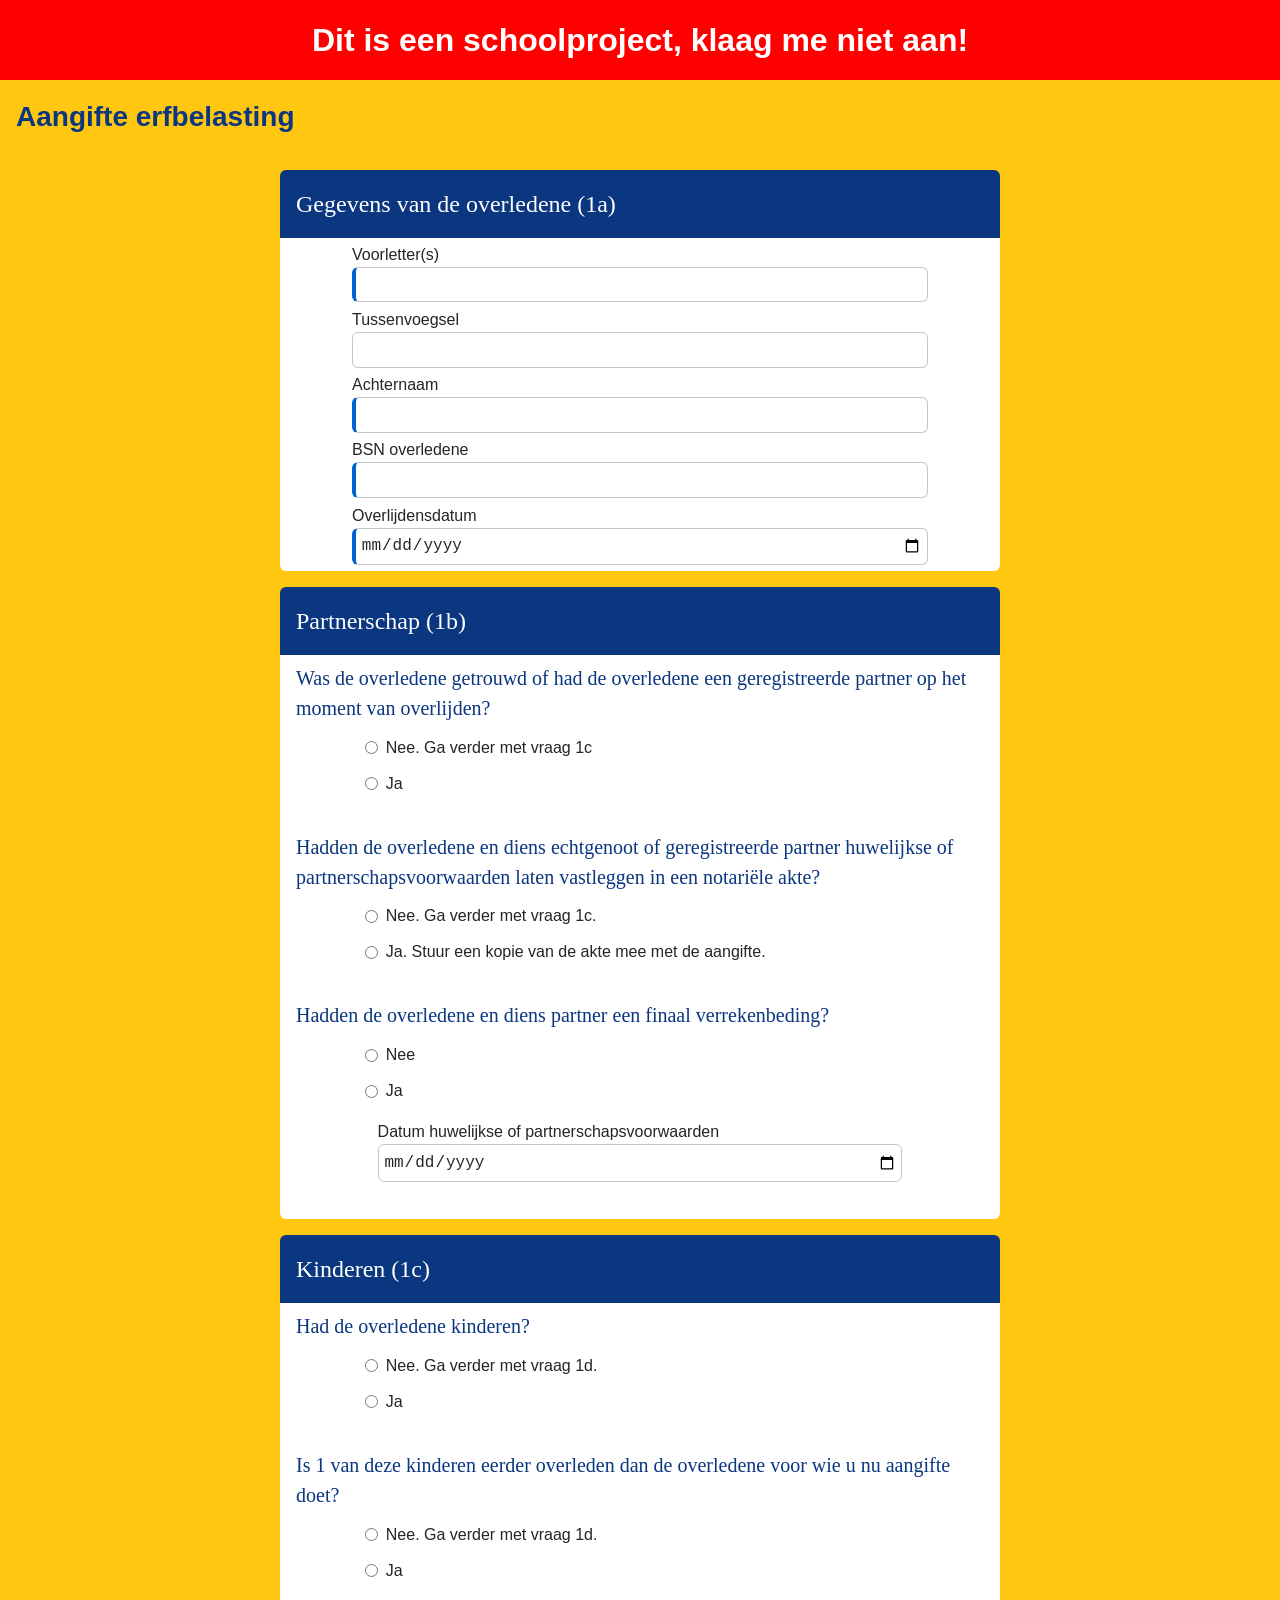
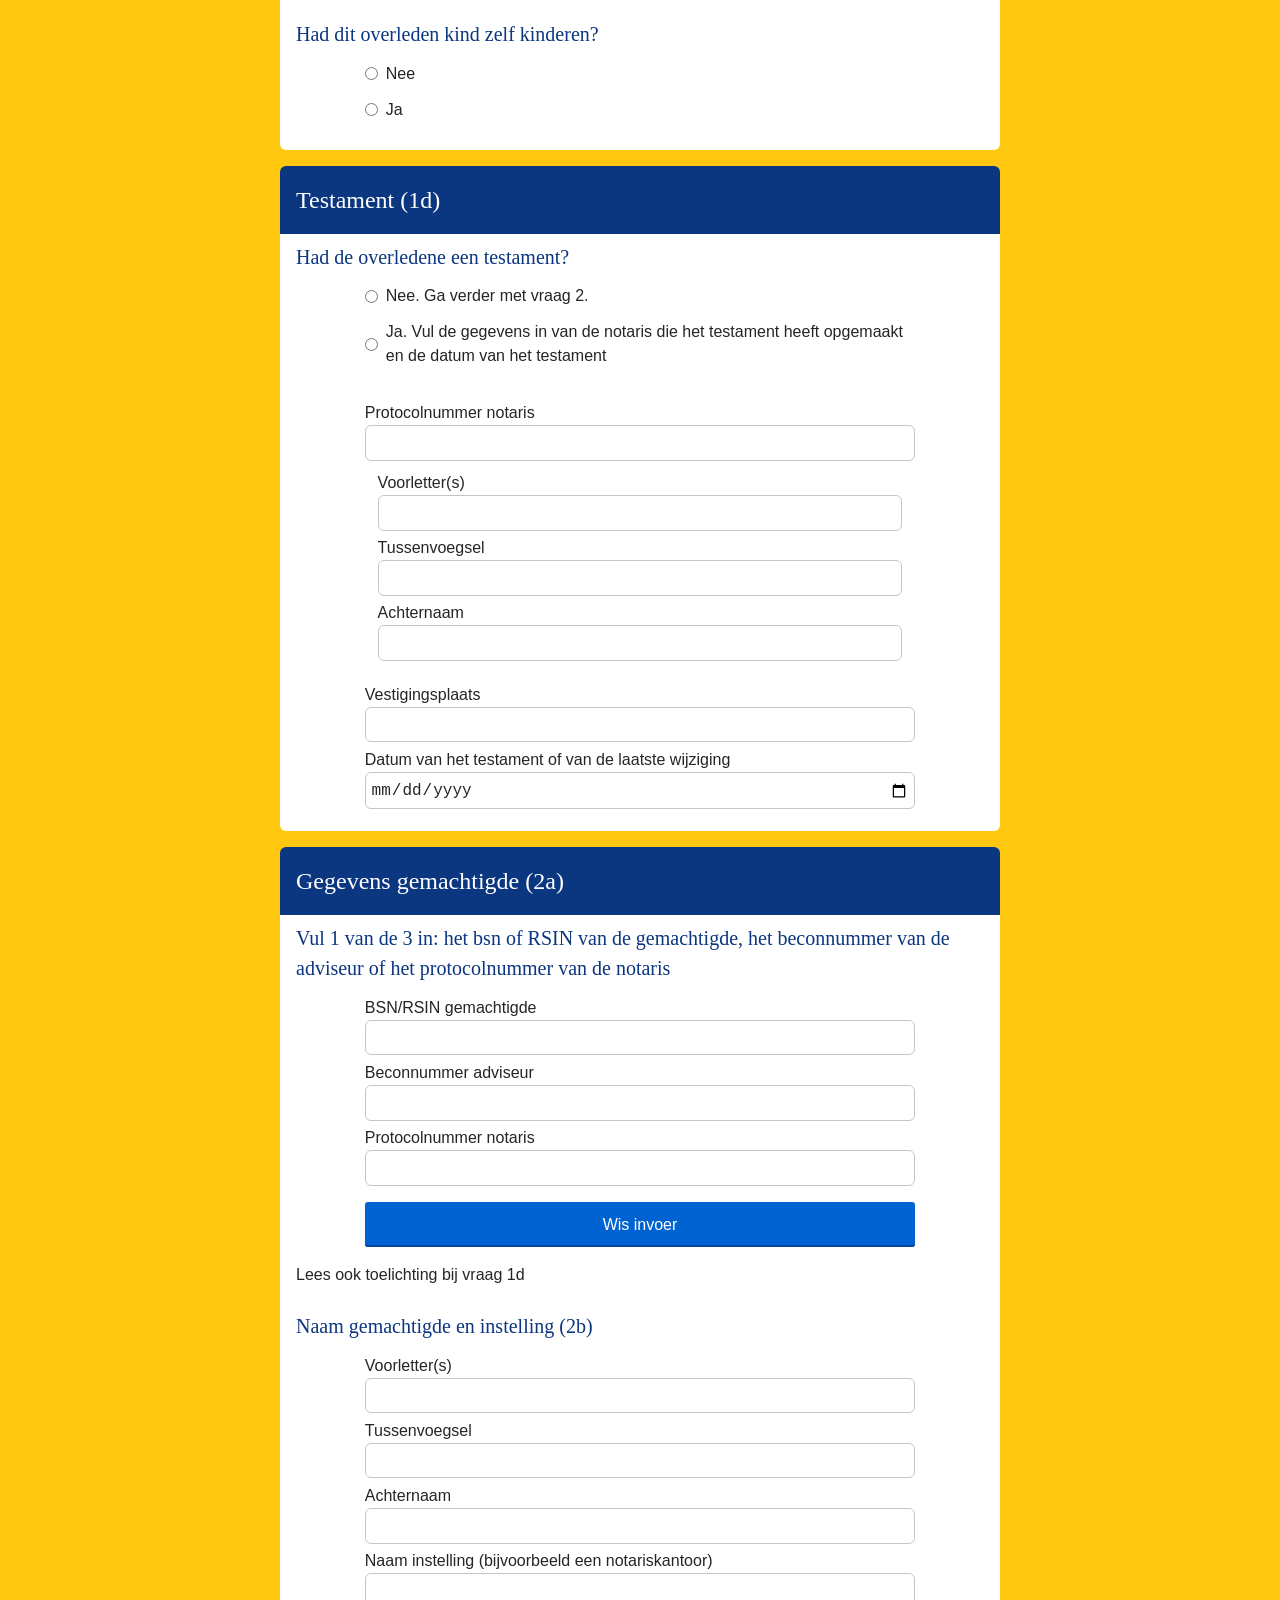
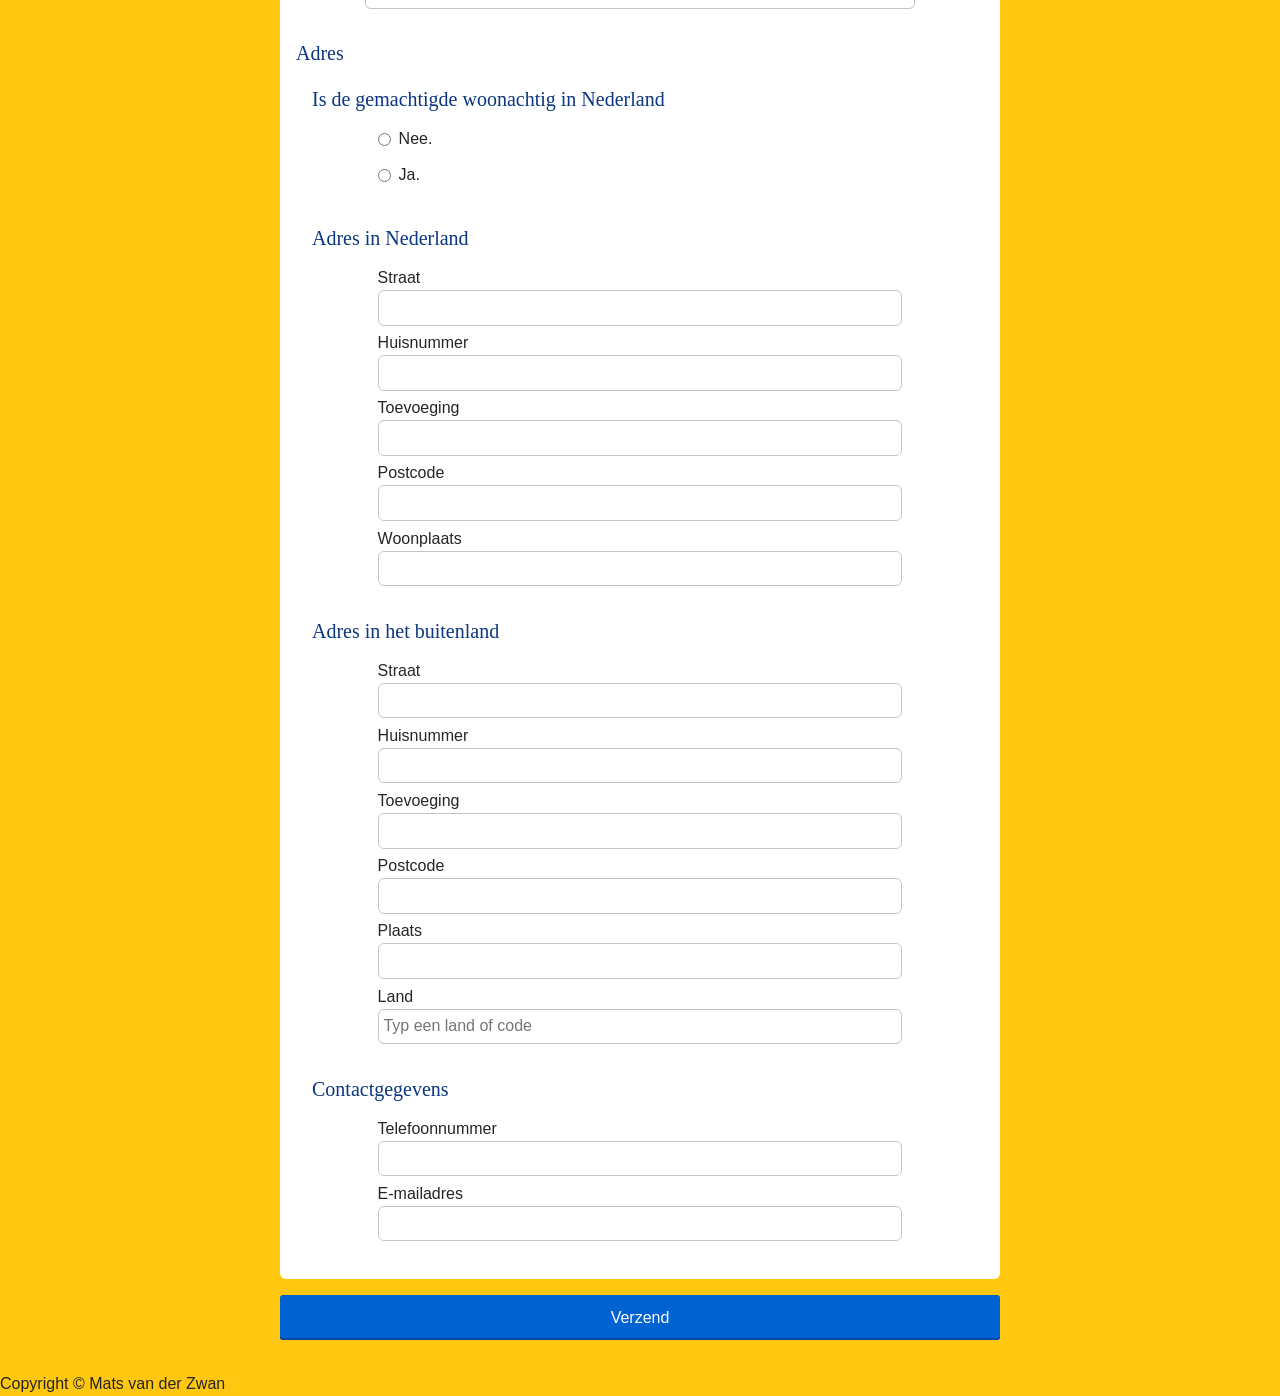
==== index.html @ 1f944de6 "Validity toegevoegd" ====
<!doctype html>
<html lang="nl">
  <head>
    <meta charset="UTF-8" />
    <meta name="viewport" content="width=device-width, initial-scale=1.0" />
    <link rel="stylesheet" href="styles/main.css" />
    <title>Browser Technologies</title>
  </head>
  <body>
    <header>Dit is een schoolproject, klaag me niet aan!</header>

    <main>
      <h1>Aangifte erfbelasting</h1>

      <!-- Bronnen: 
      https://developer.mozilla.org/en-US/docs/Web/HTML/Reference/Elements/form#attributes 
      https://developer.mozilla.org/en-US/docs/Web/HTML/Reference/Elements/input 
      https://developer.mozilla.org/en-US/docs/Web/HTML/Reference/Elements/fieldset
      https://developer.mozilla.org/en-US/docs/Web/HTML/Reference/Elements/label
      https://developer.mozilla.org/en-US/docs/Web/HTML/Reference/Elements/legend
      -->
      <form>
        <fieldset>
          <legend class="header">Gegevens van de overledene (1a)</legend>

          <label for="initials">Voorletter(s)</label>
          <input
            type="text"
            id="initials"
            name="initials"
            required
            pattern="([A-Z]\.\s*){1,3}"
            aria-describedby="initials-error"
          />
          <p class="error" id="initials-error">
            Vul geldige voorletters in, bijvoorbeeld J. of J.P.
          </p>

          <label for="prefix">Tussenvoegsel</label>
          <input type="text" id="prefix" name="prefix" />

          <label for="last-name">Achternaam</label>
          <input
            type="text"
            id="last-name"
            name="last-name"
            required
            aria-describedby="last-name-error"
          />
          <p class="error" id="last-name-error">Vul een achternaam in.</p>

          <label for="bsn">BSN overledene</label>
          <input
            type="text"
            id="bsn"
            name="bsn"
            required
            pattern="\d{8,9}"
            minlength="8"
            maxlength="9"
            inputmode="numeric"
            aria-describedby="bsn-error"
          />
          <p class="error" id="bsn-error">Vul een BSN in van 8 of 9 cijfers.</p>

          <label for="date-of-death">Overlijdensdatum</label>
          <input
            type="date"
            id="date-of-death"
            name="date-of-death"
            required
            aria-describedby="date-of-death-error"
          />
          <p class="error" id="date-of-death-error">
            Vul een geldige overlijdensdatum in.
          </p>
        </fieldset>

        <fieldset>
          <legend class="header">Partnerschap (1b)</legend>

          <fieldset aria-describedby="married-error">
            <legend>
              Was de overledene getrouwd of had de overledene een geregistreerde
              partner op het moment van overlijden?
            </legend>

            <label>
              <input type="radio" name="married" value="no" required />
              Nee. Ga verder met vraag 1c
            </label>

            <label>
              <input type="radio" name="married" value="yes" />
              Ja
            </label>

            <p class="error group-error" id="married-error">Maak een keuze.</p>
          </fieldset>

          <fieldset
            class="conditional"
            data-show-when="married:yes"
            aria-describedby="conditions-error"
          >
            <legend>
              Hadden de overledene en diens echtgenoot of geregistreerde partner
              huwelijkse of partnerschapsvoorwaarden laten vastleggen in een
              notariële akte?
            </legend>

            <label>
              <input
                type="radio"
                name="conditions"
                value="no"
                data-required-when-visible
              />
              Nee. Ga verder met vraag 1c.
            </label>

            <label>
              <input type="radio" name="conditions" value="yes" />
              Ja. Stuur een kopie van de akte mee met de aangifte.
            </label>

            <p class="error group-error" id="conditions-error">
              Maak een keuze.
            </p>
          </fieldset>

          <fieldset
            class="conditional"
            data-show-when="conditions:yes"
            aria-describedby="settlement-clause-error"
          >
            <legend>
              Hadden de overledene en diens partner een finaal verrekenbeding?
            </legend>

            <label>
              <input
                type="radio"
                name="settlement-clause"
                value="no"
                data-required-when-visible
              />
              Nee
            </label>

            <label>
              <input type="radio" name="settlement-clause" value="yes" />
              Ja
            </label>

            <p class="error group-error" id="settlement-clause-error">
              Maak een keuze.
            </p>

            <fieldset
              class="conditional"
              data-show-when="settlement-clause:yes"
            >
              <label for="conditions-date">
                Datum huwelijkse of partnerschapsvoorwaarden
              </label>
              <input
                type="date"
                id="conditions-date"
                name="conditions-date"
                data-required-when-visible
                aria-describedby="conditions-date-error"
              />
              <p class="error" id="conditions-date-error">
                Vul een geldige datum in.
              </p>
            </fieldset>
          </fieldset>
        </fieldset>

        <fieldset>
          <legend class="header">Kinderen (1c)</legend>

          <fieldset aria-describedby="deceased-child-error">
            <legend>Had de overledene kinderen?</legend>

            <label>
              <input type="radio" name="deceased-child" value="no" required />
              Nee. Ga verder met vraag 1d.
            </label>

            <label>
              <input type="radio" name="deceased-child" value="yes" />
              Ja
            </label>

            <p class="error group-error" id="deceased-child-error">
              Maak een keuze.
            </p>
          </fieldset>

          <fieldset
            class="conditional"
            data-show-when="deceased-child:yes"
            aria-describedby="passed-away-earlier-error"
          >
            <legend>
              Is 1 van deze kinderen eerder overleden dan de overledene voor wie
              u nu aangifte doet?
            </legend>

            <label>
              <input
                type="radio"
                name="passed-away-earlier"
                value="no"
                data-required-when-visible
              />
              Nee. Ga verder met vraag 1d.
            </label>

            <label>
              <input type="radio" name="passed-away-earlier" value="yes" />
              Ja
            </label>

            <p class="error group-error" id="passed-away-earlier-error">
              Maak een keuze.
            </p>
          </fieldset>

          <fieldset
            class="conditional"
            data-show-when="passed-away-earlier:yes"
            aria-describedby="children-of-children-error"
          >
            <legend>Had dit overleden kind zelf kinderen?</legend>

            <label>
              <input
                type="radio"
                name="children-of-children"
                value="no"
                data-required-when-visible
              />
              Nee
            </label>

            <label>
              <input type="radio" name="children-of-children" value="yes" />
              Ja
            </label>

            <p class="error group-error" id="children-of-children-error">
              Maak een keuze.
            </p>
          </fieldset>
        </fieldset>

        <fieldset>
          <legend class="header">Testament (1d)</legend>

          <fieldset aria-describedby="testament-error">
            <legend>Had de overledene een testament?</legend>

            <label>
              <input type="radio" name="testament" value="no" required />
              Nee. Ga verder met vraag 2.
            </label>

            <label>
              <input type="radio" name="testament" value="yes" />
              Ja. Vul de gegevens in van de notaris die het testament heeft
              opgemaakt en de datum van het testament
            </label>

            <p class="error group-error" id="testament-error">
              Maak een keuze.
            </p>
          </fieldset>

          <fieldset class="conditional" data-show-when="testament:yes">
            <label for="protocol-number">Protocolnummer notaris</label>
            <input
              type="text"
              id="protocol-number"
              name="protocol-number"
              pattern="\d{1,6}"
              maxlength="6"
              inputmode="numeric"
              data-required-when-visible
              aria-describedby="protocol-number-error"
            />
            <p class="error" id="protocol-number-error">
              Vul een geldig protocolnummer in.
            </p>

            <fieldset>
              <label for="initial-2">Voorletter(s)</label>
              <input
                type="text"
                id="initial-2"
                name="initial-2"
                pattern="([A-Z]\.\s*){1,3}"
                data-required-when-visible
                aria-describedby="initial-2-error"
              />
              <p class="error" id="initial-2-error">
                Vul geldige voorletters in, bijvoorbeeld J. of J.P.
              </p>

              <label for="prefix-2">Tussenvoegsel</label>
              <input type="text" id="prefix-2" name="prefix-2" />

              <label for="last-name-2">Achternaam</label>
              <input
                type="text"
                id="last-name-2"
                name="last-name-2"
                data-required-when-visible
                aria-describedby="last-name-2-error"
              />
              <p class="error" id="last-name-2-error">Vul een achternaam in.</p>
            </fieldset>

            <label for="location">Vestigingsplaats</label>
            <input
              type="text"
              id="location"
              name="location"
              data-required-when-visible
              aria-describedby="location-error"
            />
            <p class="error" id="location-error">
              Vul een vestigingsplaats in.
            </p>

            <label for="date-testament">
              Datum van het testament of van de laatste wijziging
            </label>
            <input
              type="date"
              id="date-testament"
              name="date-testament"
              data-required-when-visible
              aria-describedby="date-testament-error"
            />
            <p class="error" id="date-testament-error">
              Vul een geldige datum in.
            </p>
          </fieldset>
        </fieldset>

        <fieldset>
          <legend class="header">Gegevens gemachtigde (2a)</legend>

          <fieldset
            id="authorized-person-group"
            aria-describedby="authorized-person-group-error"
          >
            <legend>
              Vul 1 van de 3 in: het bsn of RSIN van de gemachtigde, het
              beconnummer van de adviseur of het protocolnummer van de notaris
            </legend>

            <label for="bsn-authorized-person">BSN/RSIN gemachtigde</label>
            <input
              type="text"
              id="bsn-authorized-person"
              name="bsn-authorized-person"
              pattern="\d{8,9}"
              minlength="8"
              maxlength="9"
              inputmode="numeric"
              aria-describedby="bsn-authorized-person-error authorized-person-group-error"
            />
            <p class="error" id="bsn-authorized-person-error">
              Vul een geldig BSN of RSIN in.
            </p>

            <label for="beconnumber">Beconnummer adviseur</label>
            <input
              type="text"
              id="beconnumber"
              name="beconnumber"
              pattern="\d{7}"
              maxlength="7"
              inputmode="numeric"
              aria-describedby="beconnumber-error authorized-person-group-error"
            />
            <p class="error" id="beconnumber-error">
              Vul een geldig beconnummer in.
            </p>

            <label for="protocolnumber-authorized-person">
              Protocolnummer notaris
            </label>
            <input
              type="text"
              id="protocolnumber-authorized-person"
              name="protocolnumber-authorized-person"
              pattern="\d{1,6}"
              maxlength="6"
              inputmode="numeric"
              aria-describedby="protocolnumber-authorized-person-error authorized-person-group-error"
            />
            <p class="error" id="protocolnumber-authorized-person-error">
              Vul een geldig protocolnummer in.
            </p>

            <p
              class="error group-error"
              id="authorized-person-group-error"
              hidden
            >
              Vul 1 van deze 3 velden in.
            </p>

            <button type="button" id="reset-fields">Wis invoer</button>
            <p>Lees ook toelichting bij vraag 1d</p>
          </fieldset>

          <fieldset>
            <legend>Naam gemachtigde en instelling (2b)</legend>

            <label for="initials-3">Voorletter(s)</label>
            <input
              type="text"
              id="initials-3"
              name="initials-3"
              pattern="([A-Z]\.\s*){1,3}"
              aria-describedby="initials-3-error"
            />
            <p class="error" id="initials-3-error">
              Vul geldige voorletters in, bijvoorbeeld J. of J.P.
            </p>

            <label for="prefix-3">Tussenvoegsel</label>
            <input type="text" id="prefix-3" name="prefix-3" />

            <label for="last-name-3">Achternaam</label>
            <input
              type="text"
              id="last-name-3"
              name="last-name-3"
              aria-describedby="last-name-3-error"
            />
            <p class="error" id="last-name-3-error">Vul een achternaam in.</p>

            <label for="name-of-institution">
              Naam instelling (bijvoorbeeld een notariskantoor)
            </label>
            <input
              type="text"
              id="name-of-institution"
              name="name-of-institution"
              aria-describedby="name-of-institution-error"
            />
            <p class="error" id="name-of-institution-error">
              Vul een geldige naam in.
            </p>
          </fieldset>

          <fieldset>
            <legend>Adres</legend>

            <fieldset aria-describedby="woonland-error">
              <legend>Is de gemachtigde woonachtig in Nederland</legend>

              <label>
                <input type="radio" name="woonland" value="no" required />
                Nee.
              </label>

              <label>
                <input type="radio" name="woonland" value="yes" />
                Ja.
              </label>

              <p class="error group-error" id="woonland-error">
                Maak een keuze.
              </p>
            </fieldset>

            <fieldset class="conditional" data-show-when="woonland:yes">
              <legend>Adres in Nederland</legend>

              <label for="street">Straat</label>
              <input
                type="text"
                id="street"
                name="street"
                data-required-when-visible
                aria-describedby="street-error"
              />
              <p class="error" id="street-error">Vul een straatnaam in.</p>

              <label for="house-number">Huisnummer</label>
              <input
                type="text"
                id="house-number"
                name="house-number"
                data-required-when-visible
                aria-describedby="house-number-error"
              />
              <p class="error" id="house-number-error">
                Vul een huisnummer in.
              </p>

              <label for="additional">Toevoeging</label>
              <input type="text" id="additional" name="additional" />

              <label for="zip-code">Postcode</label>
              <input
                type="text"
                id="zip-code"
                name="zip-code"
                data-required-when-visible
                pattern="[1-9][0-9]{3}\s?[A-Za-z]{2}"
                aria-describedby="zip-code-error"
              />
              <p class="error" id="zip-code-error">
                Vul een geldige postcode in, bijvoorbeeld 1234 AB.
              </p>

              <label for="place-of-residence">Woonplaats</label>
              <input
                type="text"
                id="place-of-residence"
                name="place-of-residence"
                data-required-when-visible
                aria-describedby="place-of-residence-error"
              />
              <p class="error" id="place-of-residence-error">
                Vul een woonplaats in.
              </p>
            </fieldset>

            <fieldset class="conditional" data-show-when="woonland:no">
              <legend>Adres in het buitenland</legend>

              <label for="street-2">Straat</label>
              <input
                type="text"
                id="street-2"
                name="street-2"
                data-required-when-visible
                aria-describedby="street-2-error"
              />
              <p class="error" id="street-2-error">Vul een straatnaam in.</p>

              <label for="house-number-2">Huisnummer</label>
              <input
                type="text"
                id="house-number-2"
                name="house-number-2"
                data-required-when-visible
                aria-describedby="house-number-2-error"
              />
              <p class="error" id="house-number-2-error">
                Vul een huisnummer in.
              </p>

              <label for="additional-2">Toevoeging</label>
              <input type="text" id="additional-2" name="additional-2" />

              <label for="zip-code-2">Postcode</label>
              <input
                type="text"
                id="zip-code-2"
                name="zip-code-2"
                pattern="[1-9][0-9]{3}\s?[A-Za-z]{2}"
                data-required-when-visible
                aria-describedby="zip-code-2-error"
              />
              <p class="error" id="zip-code-2-error">
                Vul een geldige postcode in.
              </p>

              <label for="place-of-residence-2">Plaats</label>
              <input
                type="text"
                id="place-of-residence-2"
                name="place-of-residence-2"
                data-required-when-visible
                aria-describedby="place-of-residence-2-error"
              />
              <p class="error" id="place-of-residence-2-error">
                Vul een plaats in.
              </p>

              <label for="country-input">Land</label>
              <input
                type="text"
                id="country-input"
                list="country-codes"
                placeholder="Typ een land of code"
                autocomplete="off"
                data-required-when-visible
                aria-describedby="country-input-error"
              />
              <p class="error" id="country-input-error">
                Kies een geldig land uit de lijst.
              </p>

              <input type="hidden" id="country-code" name="country-code" />
              <datalist id="country-codes"></datalist>
            </fieldset>

            <fieldset>
              <legend>Contactgegevens</legend>

              <label for="phone-number">Telefoonnummer</label>
              <input
                type="tel"
                id="phone-number"
                name="phone-number"
                aria-describedby="phone-number-error"
              />
              <p class="error" id="phone-number-error">
                Vul een geldig telefoonnummer in.
              </p>

              <label for="email">E-mailadres</label>
              <input
                type="email"
                id="email"
                name="email"
                aria-describedby="email-error"
              />
              <p class="error" id="email-error">
                Vul een geldig e-mailadres in.
              </p>
            </fieldset>
          </fieldset>
        </fieldset>

        <button type="submit">Verzend</button>
      </form>
    </main>

    <footer>Copyright © Mats van der Zwan</footer>
    <script src="script.js"></script>
  </body>
</html>

<!-- Bronnen: 
      https://developer.mozilla.org/en-US/docs/Web/HTML/Reference/Elements/form#attributes 
      https://developer.mozilla.org/en-US/docs/Web/HTML/Reference/Elements/input 
      https://developer.mozilla.org/en-US/docs/Web/HTML/Reference/Elements/fieldset
      https://developer.mozilla.org/en-US/docs/Web/HTML/Reference/Elements/label
      https://developer.mozilla.org/en-US/docs/Web/HTML/Reference/Elements/legend
      -->
---- styles/main.css ----
/*************************/
/* MARK: DEFAULT STYLING */
/*************************/
@font-face {
  font-family: nssans;
  src: url(/fonts/nssans-regular.woff2);
}

@font-face {
  font-family: nssans-bold;
  src: url(/fonts/nssans-bold.woff2);
}

:root {
  --heading-1: 28px;
  --heading-2: 24px;
  --heading-3: 20px;
  --heading-4: 18px;
  --heading-5: 16px;
  --heading-6: 14px;

  --body-text-l: 1.125rem;
  --body-text-m: 1rem;
  --body-text-s: 0.875rem;
  --body-text-xs: 0.75rem;

  --font-weight: normal;
  --line-height: 1.5;

  --color-content-default: #252528;
  --color-content-emphasis: #0b3680;
  --color-content-subtle: #73747a;

  --color-content-interactive: #0162d1;
  --color-content-interactive-hover: #0b44a1;
  --color-content-interactive-pressed: #0b3680;

  --color-content-info: #0162d1;
  --color-content-success: #3e7f67;
  --color-content-warning: #f05c01;
  --color-content-error: #ce092d;

  --color-background-default: #ffffff;
  --color-brand-primary: #ffc70f;
  --color-brand-secondary: #0b3680;

  --color-border-default: #e4e5e8;
  --color-border-interactive-default: #0162d1;
  --color-border-interactive-hover: #0b44a1;
  --color-border-interactive-pressed: #0b3680;

  --color-border-input-default: #c4c5cb;
  --color-border-input-hover: #0063d3;

  --border-radius-sm: 3px;
  --border-radius-nm: 6px;
  --border-radius-l: 12px;
  --border-radius-f: 9999px;

  --border-width-thin: 1px;
  --border-width-medium: 2px;
  --border-width-thick: 4px;
}

* {
  margin: 0;
  padding: 0;
  font-size: var(--body-text-m);
  color: var(--color-content-default);
  line-height: var(--line-height);
  box-sizing: border-box;
}

body {
  background: var(--color-brand-primary);
  font-family:
    nssans,
    sans-serif,
    -apple-system,
    BlinkMacSystemFont,
    "Segoe UI",
    Roboto,
    Oxygen,
    Ubuntu,
    Cantarell,
    "Open Sans",
    "Helvetica Neue";
}

/*********************************/
/* MARK: SCHOOL PROJECT WARNING */
/*********************************/

header {
  font-size: 2rem;
  font-weight: bold;
  padding: 1rem;
  color: white;
  background: red;
  text-align: center;
}

/************************/
/* MARK: HEADER STYLING */
/************************/

h1 {
  padding: 1rem;
  color: var(--color-content-emphasis);
  font-size: var(--heading-1);
}

.header {
  font-size: var(--heading-2);
  border-top-left-radius: var(--border-radius-nm);
  border-top-right-radius: var(--border-radius-nm);
  font-family: nssans-bold;
  display: block;
  width: 100%;
  background: var(--color-brand-secondary);
  color: white;
  padding: 1rem;
}

legend {
  font-family: nssans-bold;
  font-size: var(--heading-3);
  padding-top: 0.5rem;
}

form {
  padding: 1rem;
}

fieldset {
  background: var(--color-background-default);
  margin: 0 auto 1rem;
  border: 0;
  width: 100%;
  max-width: 720px;
  border-radius: var(--border-radius-nm);
  overflow: hidden;
}

fieldset fieldset {
  padding: 0 1rem;
}

fieldset fieldset > legend {
  background: none;
  color: var(--color-content-emphasis);
  margin: 0 0 0.5rem 0;
}

label {
  display: block;
  width: 80%;
  margin: 0.3rem auto 0;
}

label:has(input[type="radio"]) {
  display: flex;
  align-items: center;
  gap: 0.5rem;
  width: 80%;
  margin: 0.3rem auto 0.75rem;
}

/*******************************/
/* MARK: SHOW / HIDE QUESTIONS */
/*******************************/

.js .conditional {
  display: none;
}

.js .conditional.is-visible {
  display: block;
}

/***********************/
/* MARK: INPUT STYLING */
/***********************/

input {
  display: block;
  width: 80%;
  margin: 0 auto 0.35rem;
  padding: 0.3rem;
  border-radius: var(--border-radius-nm);
  border: var(--border-width-thin) solid var(--color-border-input-default);
  background: white;
}

input:hover {
  border-color: var(--color-border-input-hover);
}

input:focus {
  outline: 2px solid var(--color-content-interactive);
  outline-offset: 2px;
}

input:required {
  border-left: 4px solid var(--color-content-info);
}

input[type="radio"] {
  width: auto;
  margin: 0;
  padding: 0;
  border: 0;
  outline-offset: 2px;
}

/****************************************/
/* MARK: VALIDATION - CSS FALLBACK + JS */
/****************************************/
input:user-valid {
  border-bottom: 2px solid var(--color-content-success);
}

input:user-invalid {
  border-bottom: 2px solid var(--color-content-error);
}


/* JS kan [hidden] zetten, zonder JS werkt de fallback hieronder */

.error {
  display: none;
  width: 80%;
  margin: 0 auto 0.8rem;
  color: var(--color-content-error);
  font-size: var(--body-text-s);
}

/* groepsfouten iets meer ruimte */
.group-error {
  margin-top: 0.2rem;
}

/* CSS fallback zonder JS: toon foutmelding na user interaction */
input:not([type="radio"]):user-invalid + .error {
  display: block;
}

/* JS gestuurde errors */
.js .error[hidden] {
  display: none;
}

.js .error:not([hidden]) {
  display: block;
}

/* Visuele foutstatus via JS */
input[aria-invalid="true"]:not([type="radio"]) {
  border-color: var(--color-content-error);
}

/* Visuele successtatus alleen voor gewone velden */
input[aria-invalid="false"]:not([type="radio"]):user-valid {
  border-color: var(--color-content-success);
}

/************************/
/* MARK: BUTTON STYLING */
/************************/

button {
  display: block;
  width: 80%;
  margin: 1rem auto;
  
  background-color: var(--color-content-interactive);
  border: none;
  border-radius: var(--border-radius-sm);
  box-shadow: inset 0 -0.125rem 0 var(--color-content-interactive-hover);
  color: white;
  font-size: var(--body-text-m);
  font-weight: 400;
  line-height: 1.5625;
  padding: 0.625rem 1.125rem;
  position: relative;
  text-align: center;
  text-decoration: none;
  transition: box-shadow 0.15s ease-in-out;
  vertical-align: top;
  white-space: nowrap;
  cursor: pointer;
}

button:hover {
  box-shadow: inset 0 -5rem 0 var(--color-content-interactive-hover);
}

button:focus {
  outline: 2px solid var(--color-content-interactive);
  outline-offset: 2px;
}

button[type="submit"] {
  display: block;
  width: 100%;
  max-width: 720px;
  margin: 1rem auto;
}
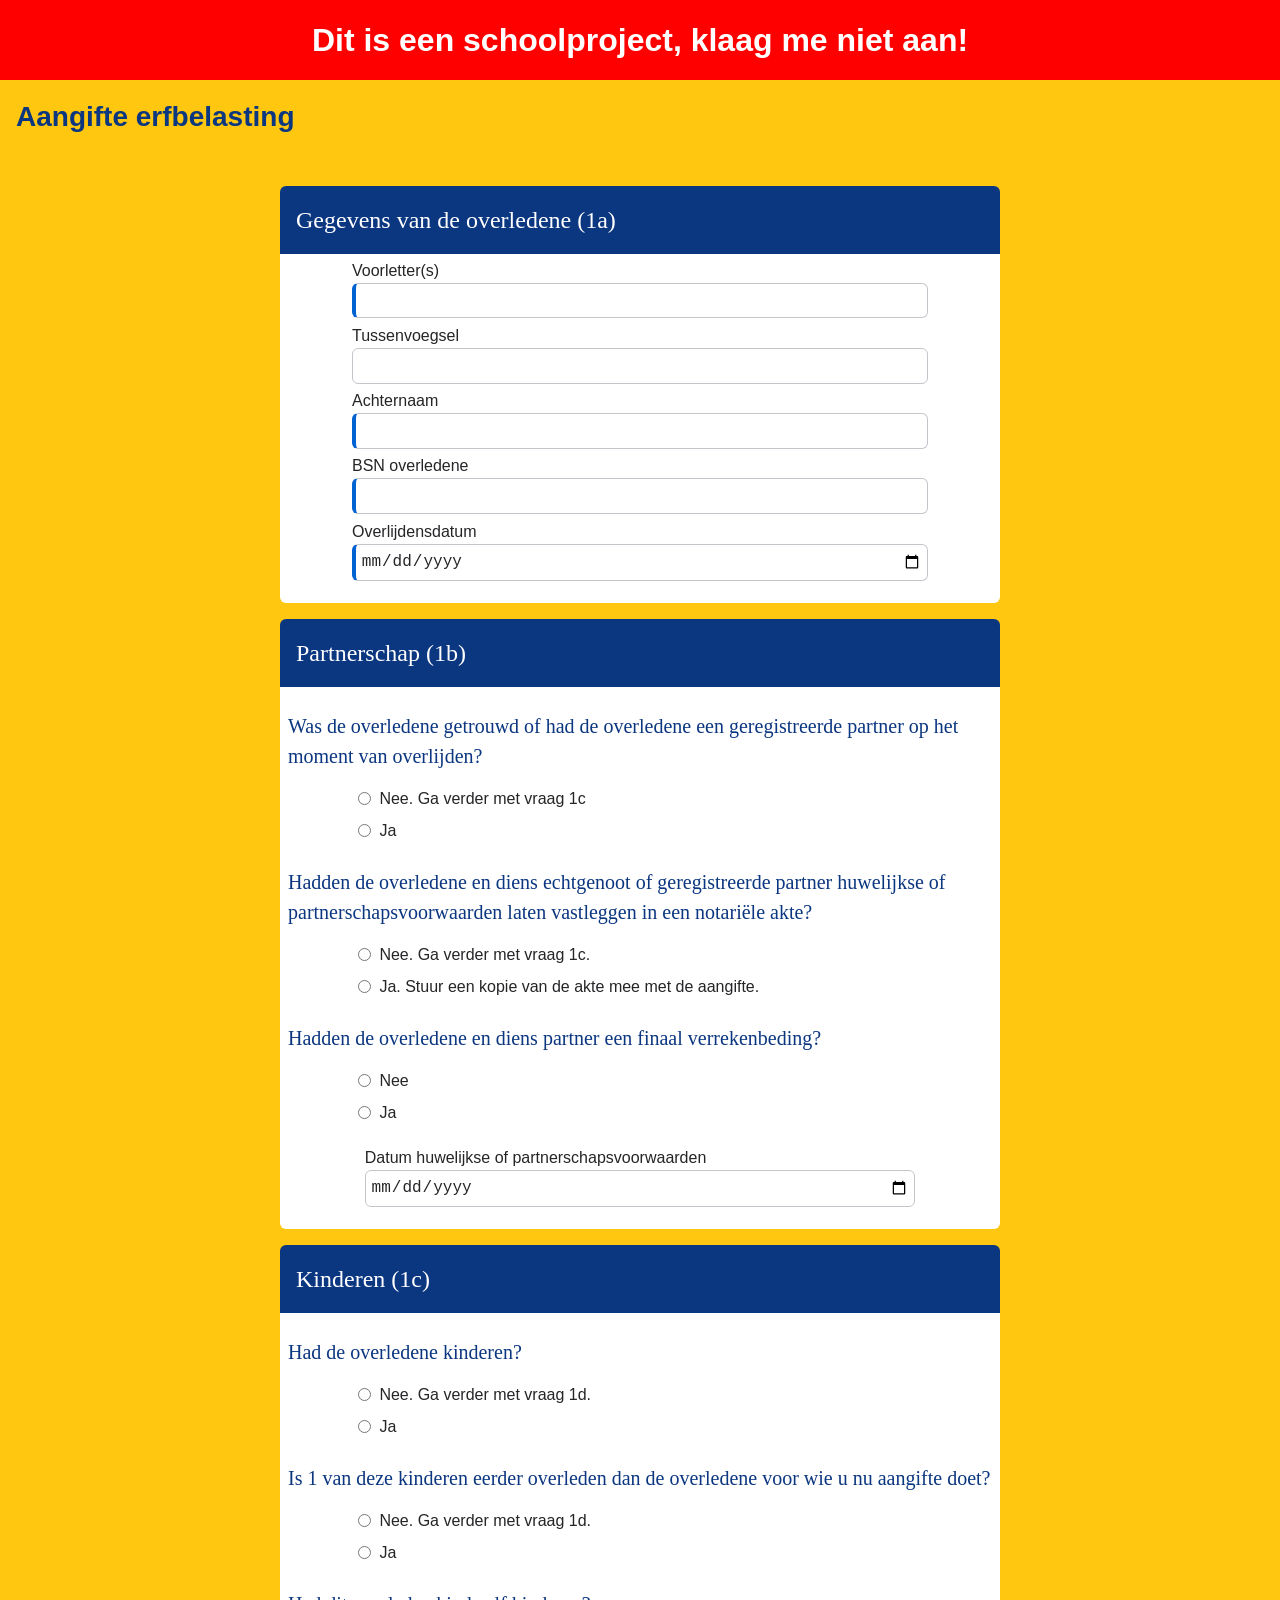
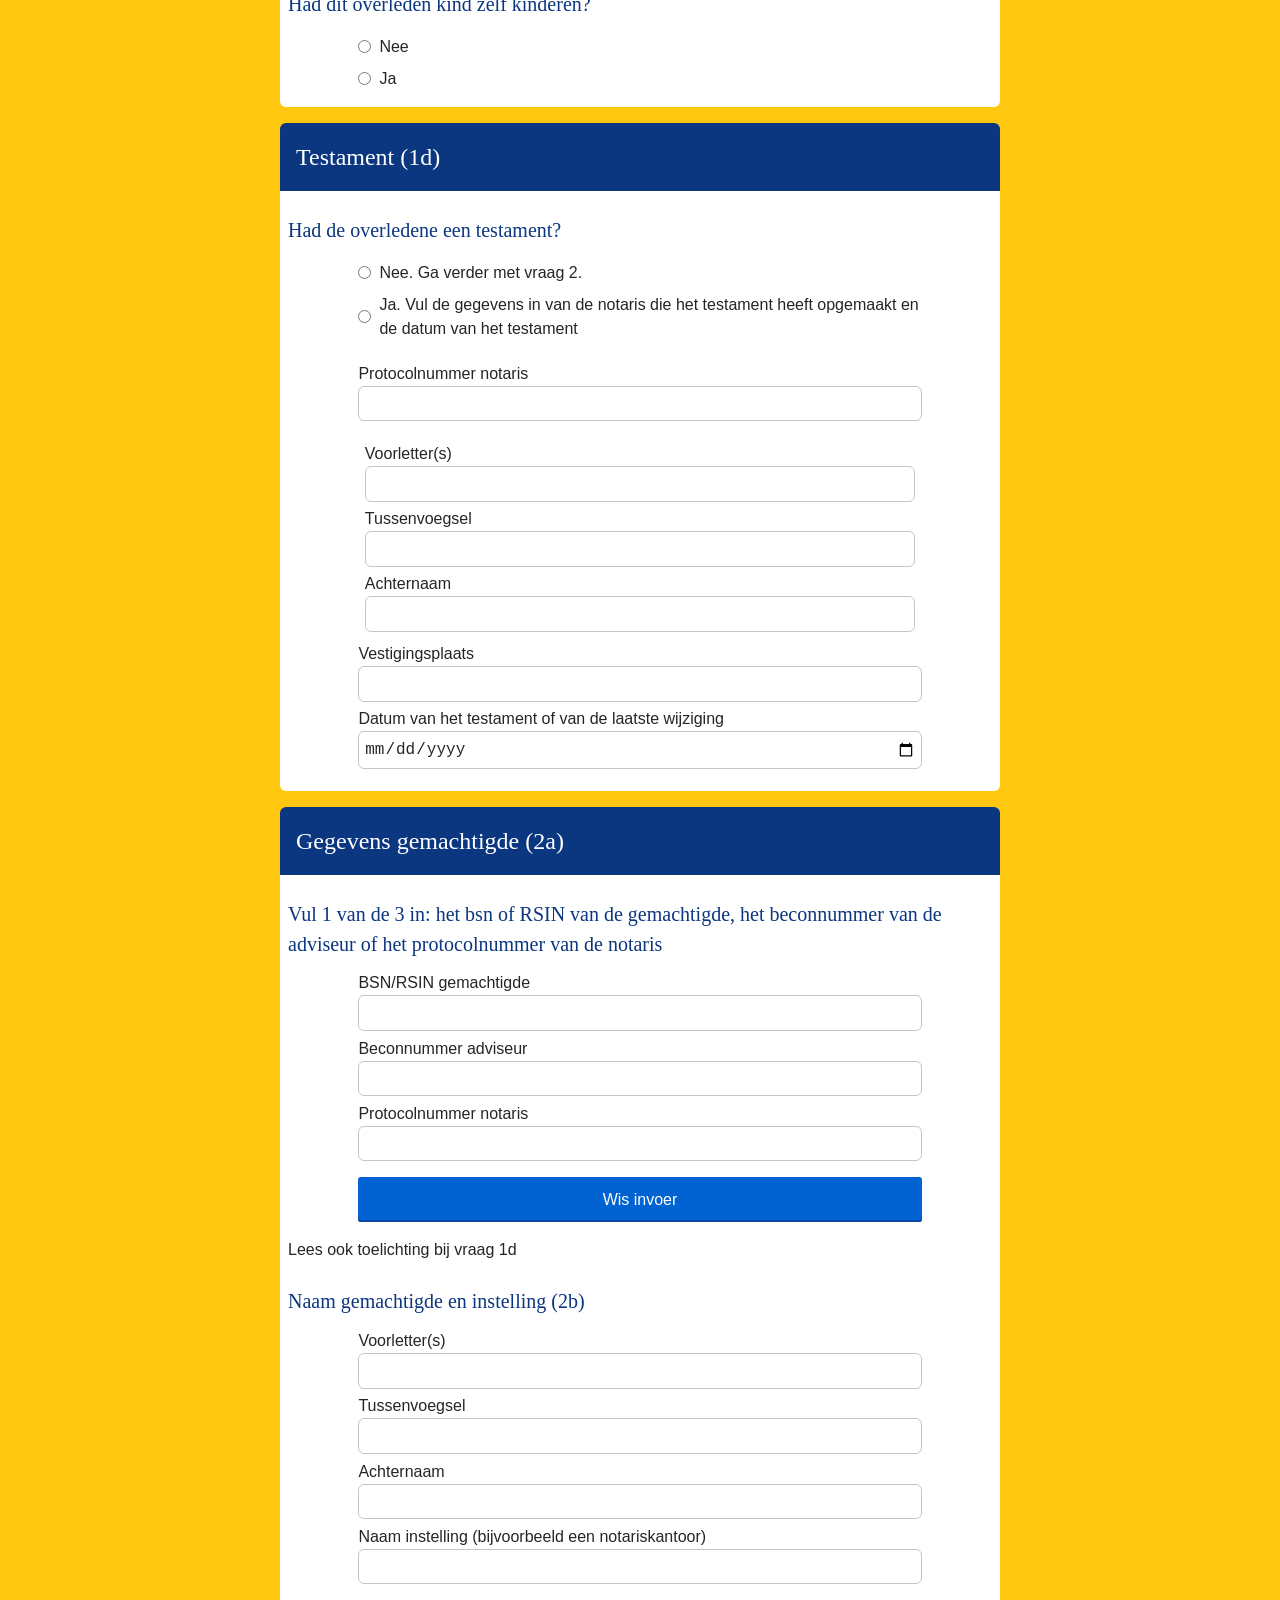
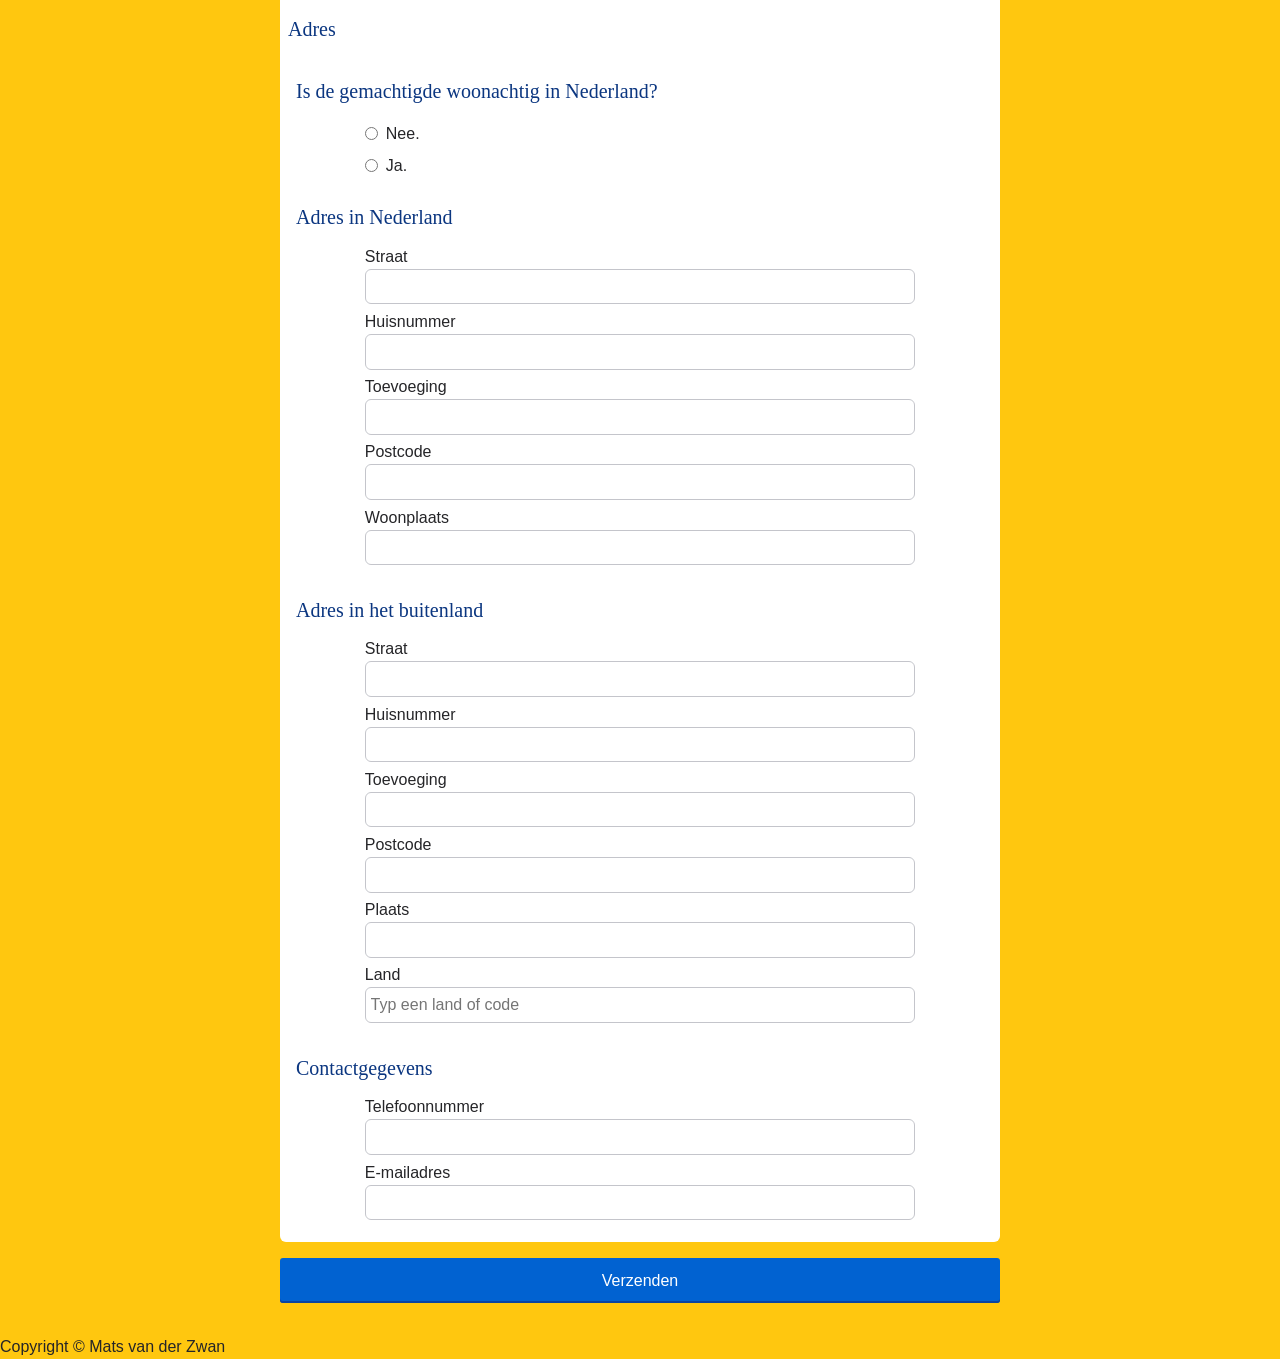
==== commit 33cf4039: "Marins aangepast voor consistentie" ====
--- a/index.html
+++ b/index.html
@@ -465,7 +465,7 @@
             <legend>Adres</legend>
 
             <fieldset aria-describedby="woonland-error">
-              <legend>Is de gemachtigde woonachtig in Nederland</legend>
+              <legend>Is de gemachtigde woonachtig in Nederland?</legend>
 
               <label>
                 <input type="radio" name="woonland" value="no" required />
@@ -635,7 +635,7 @@
           </fieldset>
         </fieldset>
 
-        <button type="submit">Verzend</button>
+        <button type="submit">Verzenden</button>
       </form>
     </main>
 
--- a/styles/main.css
+++ b/styles/main.css
@@ -132,9 +132,14 @@
   padding: 1rem;
 }
 
+form > fieldset {
+  padding-bottom: 1rem;
+}
+
 fieldset {
   background: var(--color-background-default);
-  margin: 0 auto 1rem;
+  margin: auto;
+  margin-top: 1rem;
   border: 0;
   width: 100%;
   max-width: 720px;
@@ -143,7 +148,7 @@
 }
 
 fieldset fieldset {
-  padding: 0 1rem;
+  padding: 0 0.5rem;
 }
 
 fieldset fieldset > legend {
@@ -163,7 +168,8 @@
   align-items: center;
   gap: 0.5rem;
   width: 80%;
-  margin: 0.3rem auto 0.75rem;
+  margin: auto;
+  margin-top: 0.5rem;
 }
 
 /*******************************/
@@ -224,7 +230,6 @@
   border-bottom: 2px solid var(--color-content-error);
 }
 
-
 /* JS kan [hidden] zetten, zonder JS werkt de fallback hieronder */
 
 .error {
@@ -272,7 +277,7 @@
   display: block;
   width: 80%;
   margin: 1rem auto;
-  
+
   background-color: var(--color-content-interactive);
   border: none;
   border-radius: var(--border-radius-sm);
@@ -305,4 +310,4 @@
   width: 100%;
   max-width: 720px;
   margin: 1rem auto;
-}+}
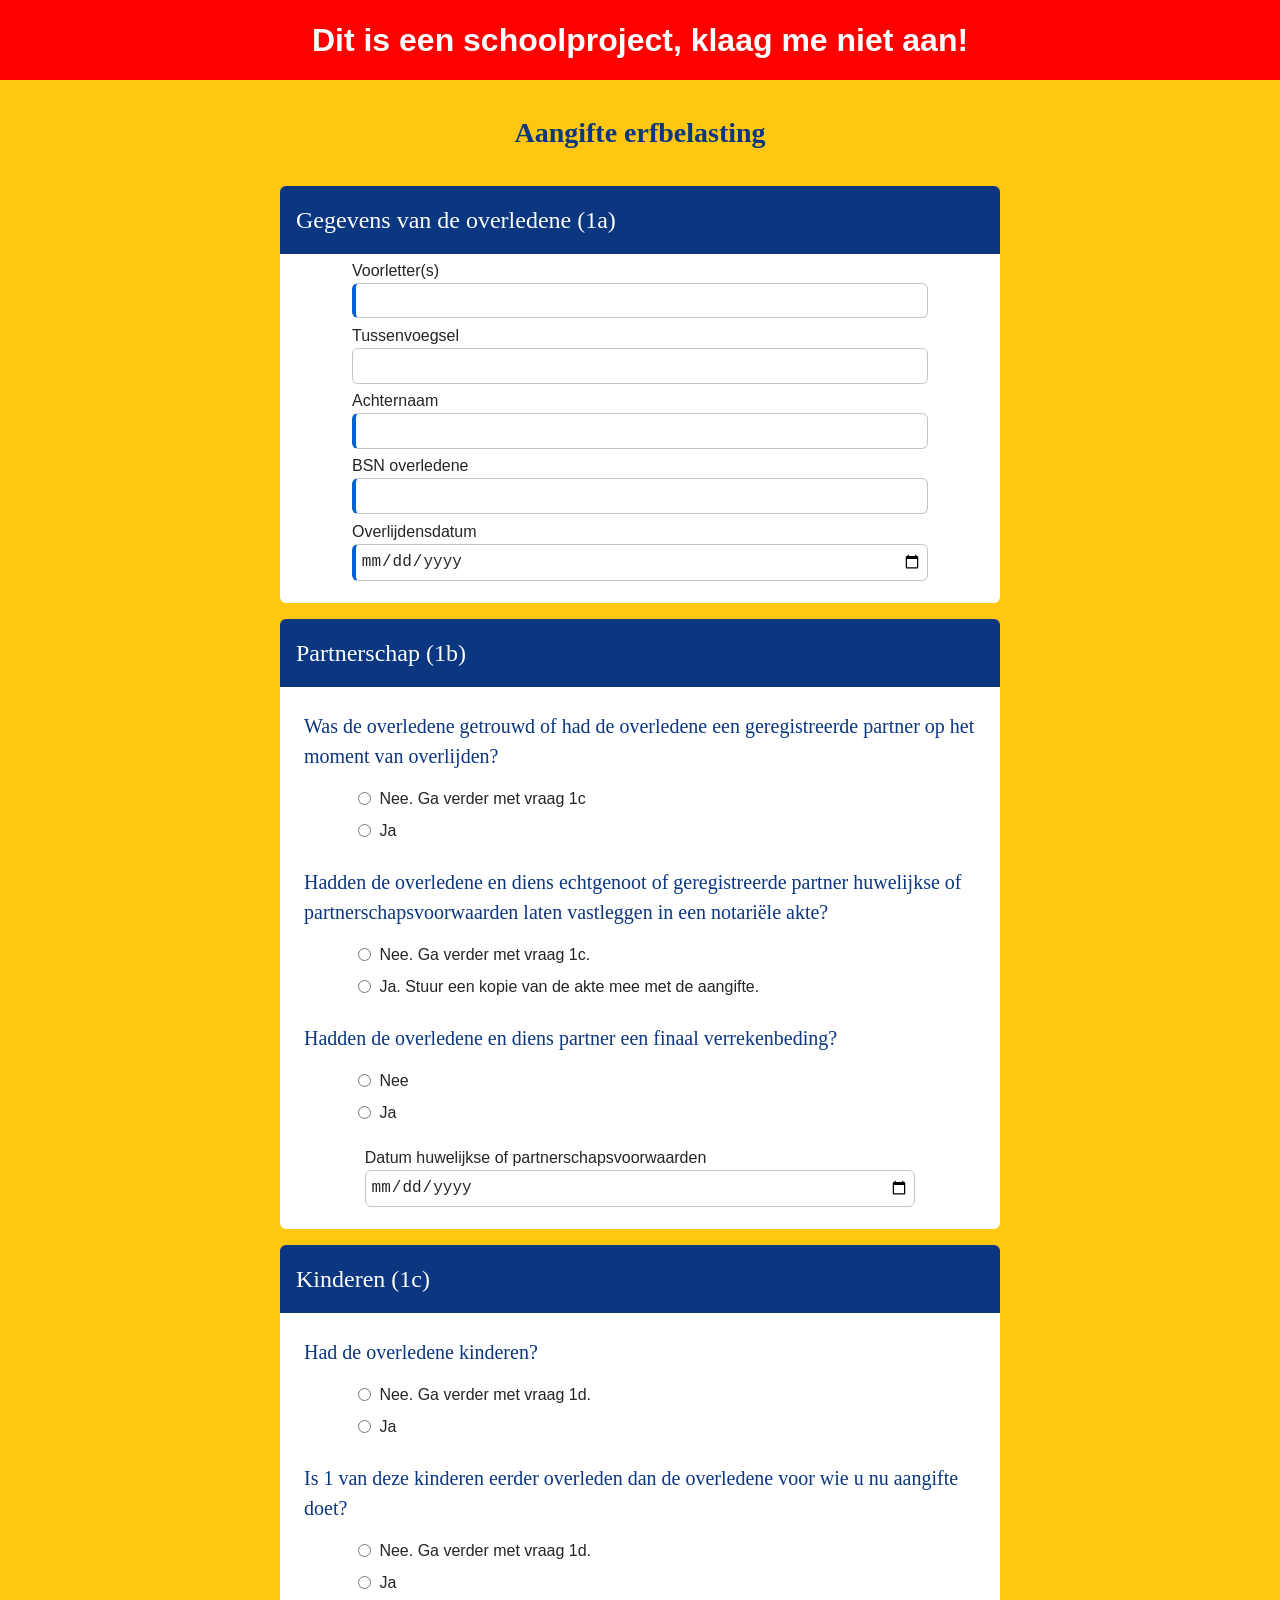
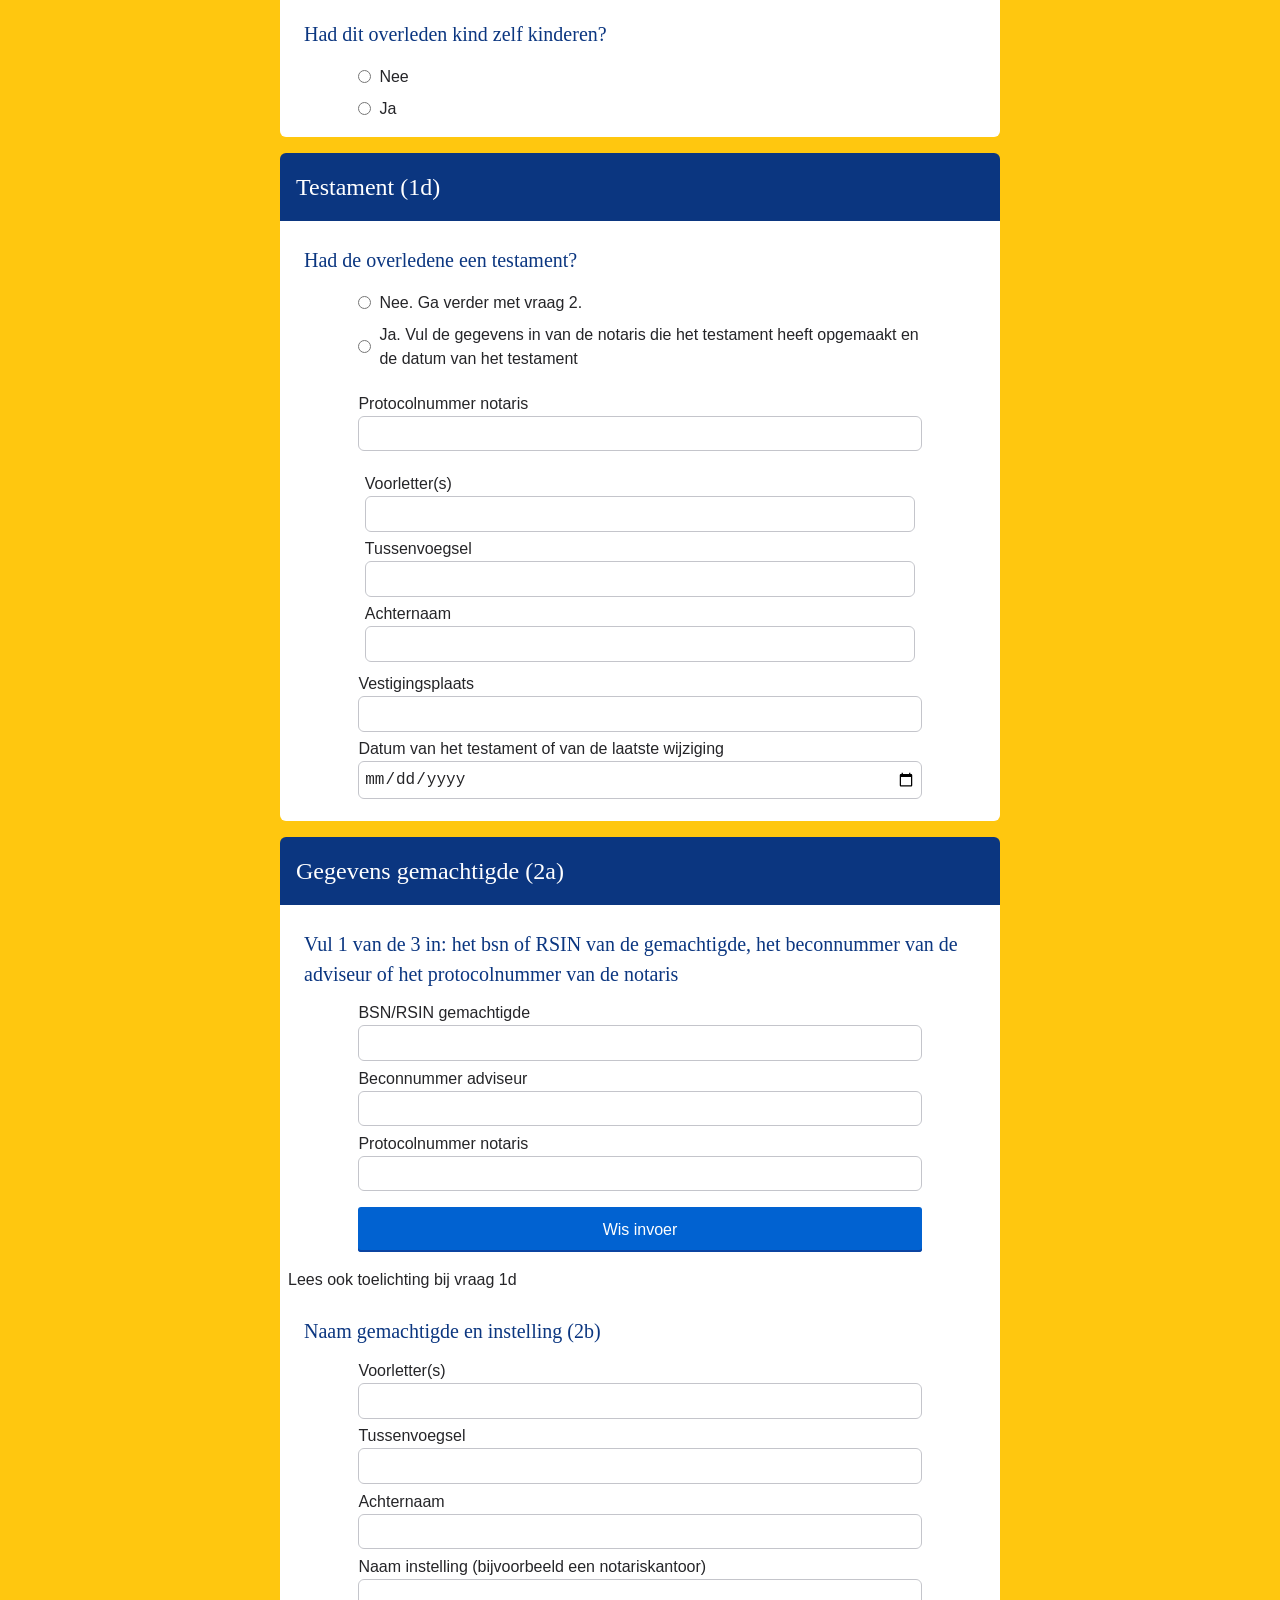
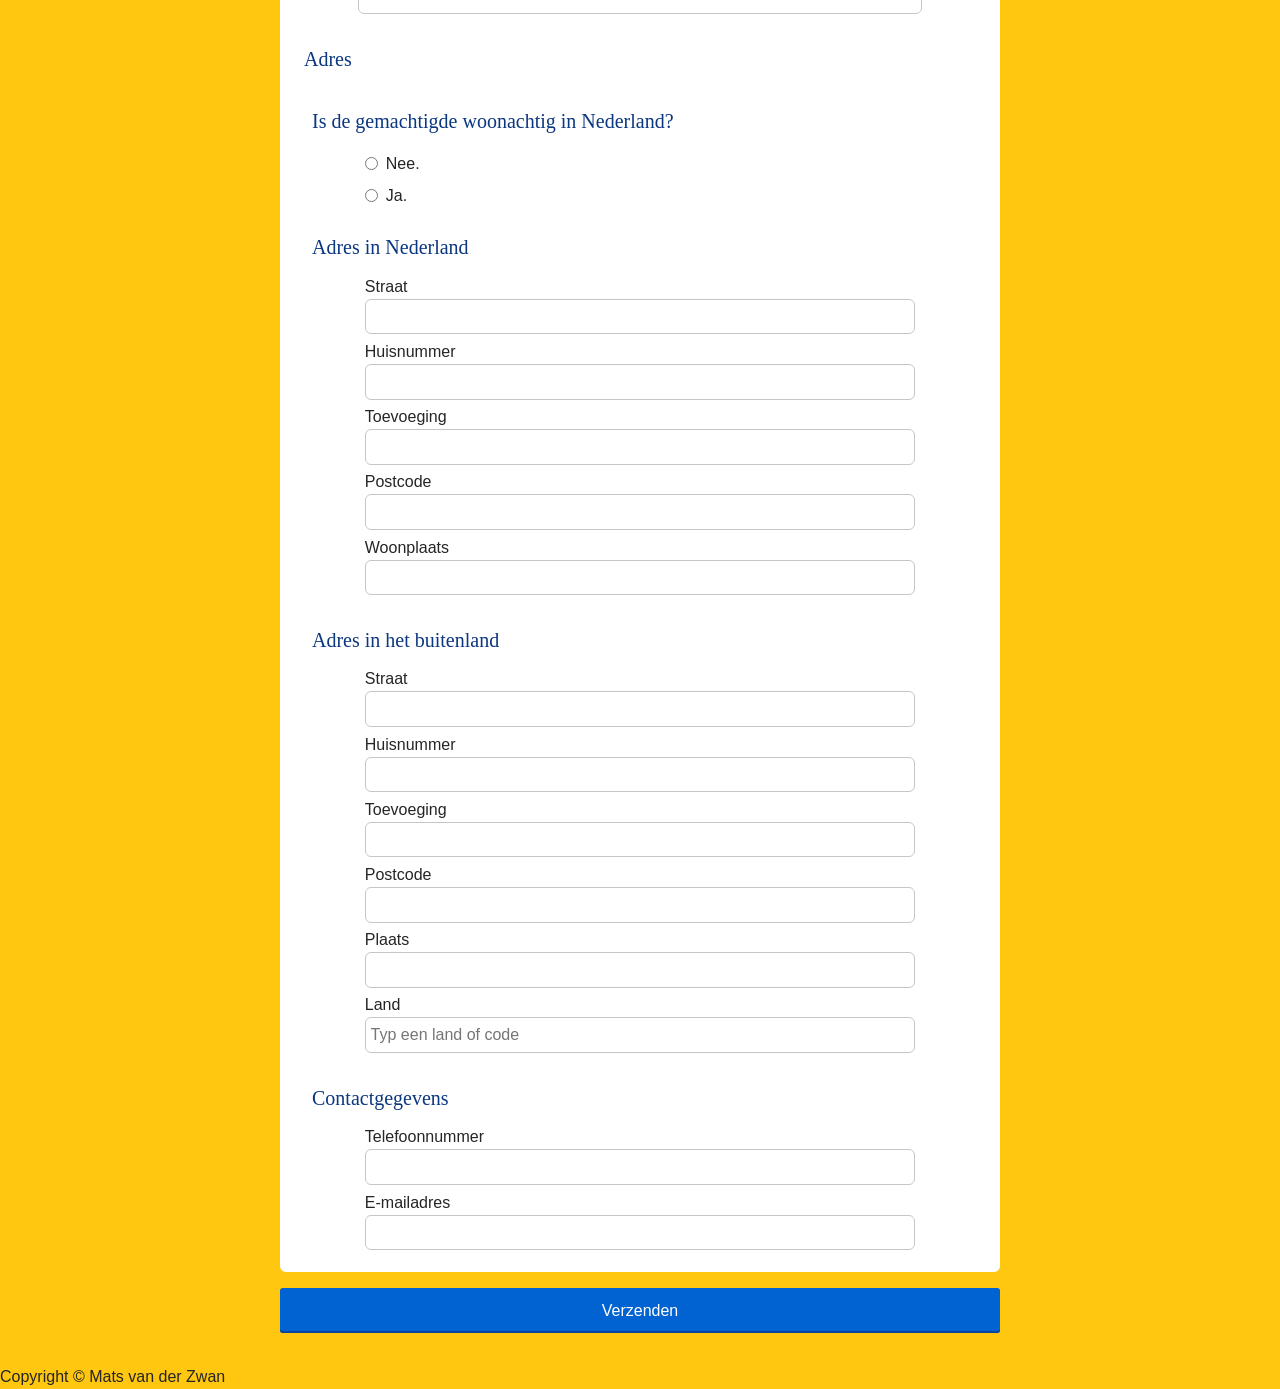
==== commit c6a775f0: "marin toegevoegd bij legends" ====
--- a/index.html
+++ b/index.html
@@ -80,7 +80,7 @@
           <legend class="header">Partnerschap (1b)</legend>
 
           <fieldset aria-describedby="married-error">
-            <legend>
+            <legend class="question">
               Was de overledene getrouwd of had de overledene een geregistreerde
               partner op het moment van overlijden?
             </legend>
@@ -103,7 +103,7 @@
             data-show-when="married:yes"
             aria-describedby="conditions-error"
           >
-            <legend>
+            <legend class="question">
               Hadden de overledene en diens echtgenoot of geregistreerde partner
               huwelijkse of partnerschapsvoorwaarden laten vastleggen in een
               notariële akte?
@@ -134,7 +134,7 @@
             data-show-when="conditions:yes"
             aria-describedby="settlement-clause-error"
           >
-            <legend>
+            <legend class="question">
               Hadden de overledene en diens partner een finaal verrekenbeding?
             </legend>
 
@@ -182,7 +182,7 @@
           <legend class="header">Kinderen (1c)</legend>
 
           <fieldset aria-describedby="deceased-child-error">
-            <legend>Had de overledene kinderen?</legend>
+            <legend class="question">Had de overledene kinderen?</legend>
 
             <label>
               <input type="radio" name="deceased-child" value="no" required />
@@ -204,7 +204,7 @@
             data-show-when="deceased-child:yes"
             aria-describedby="passed-away-earlier-error"
           >
-            <legend>
+            <legend class="question">
               Is 1 van deze kinderen eerder overleden dan de overledene voor wie
               u nu aangifte doet?
             </legend>
@@ -234,7 +234,9 @@
             data-show-when="passed-away-earlier:yes"
             aria-describedby="children-of-children-error"
           >
-            <legend>Had dit overleden kind zelf kinderen?</legend>
+            <legend class="question">
+              Had dit overleden kind zelf kinderen?
+            </legend>
 
             <label>
               <input
@@ -261,7 +263,7 @@
           <legend class="header">Testament (1d)</legend>
 
           <fieldset aria-describedby="testament-error">
-            <legend>Had de overledene een testament?</legend>
+            <legend class="question">Had de overledene een testament?</legend>
 
             <label>
               <input type="radio" name="testament" value="no" required />
@@ -358,7 +360,7 @@
             id="authorized-person-group"
             aria-describedby="authorized-person-group-error"
           >
-            <legend>
+            <legend class="question">
               Vul 1 van de 3 in: het bsn of RSIN van de gemachtigde, het
               beconnummer van de adviseur of het protocolnummer van de notaris
             </legend>
@@ -421,7 +423,9 @@
           </fieldset>
 
           <fieldset>
-            <legend>Naam gemachtigde en instelling (2b)</legend>
+            <legend class="question">
+              Naam gemachtigde en instelling (2b)
+            </legend>
 
             <label for="initials-3">Voorletter(s)</label>
             <input
@@ -462,10 +466,12 @@
           </fieldset>
 
           <fieldset>
-            <legend>Adres</legend>
+            <legend class="question">Adres</legend>
 
             <fieldset aria-describedby="woonland-error">
-              <legend>Is de gemachtigde woonachtig in Nederland?</legend>
+              <legend class="question">
+                Is de gemachtigde woonachtig in Nederland?
+              </legend>
 
               <label>
                 <input type="radio" name="woonland" value="no" required />
@@ -483,7 +489,7 @@
             </fieldset>
 
             <fieldset class="conditional" data-show-when="woonland:yes">
-              <legend>Adres in Nederland</legend>
+              <legend class="question">Adres in Nederland</legend>
 
               <label for="street">Straat</label>
               <input
@@ -537,7 +543,7 @@
             </fieldset>
 
             <fieldset class="conditional" data-show-when="woonland:no">
-              <legend>Adres in het buitenland</legend>
+              <legend class="question">Adres in het buitenland</legend>
 
               <label for="street-2">Straat</label>
               <input
@@ -608,7 +614,7 @@
             </fieldset>
 
             <fieldset>
-              <legend>Contactgegevens</legend>
+              <legend class="question">Contactgegevens</legend>
 
               <label for="phone-number">Telefoonnummer</label>
               <input
--- a/styles/main.css
+++ b/styles/main.css
@@ -105,9 +105,13 @@
 /************************/
 
 h1 {
+  display: block;
   padding: 1rem;
+  margin-top: 1rem;
   color: var(--color-content-emphasis);
   font-size: var(--heading-1);
+  text-align: center;
+  font-family: nssans-bold;
 }
 
 .header {
@@ -122,6 +126,10 @@
   padding: 1rem;
 }
 
+.question {
+  margin-left: 1rem;
+}
+
 legend {
   font-family: nssans-bold;
   font-size: var(--heading-3);
@@ -130,6 +138,7 @@
 
 form {
   padding: 1rem;
+  padding-top: 0;
 }
 
 form > fieldset {
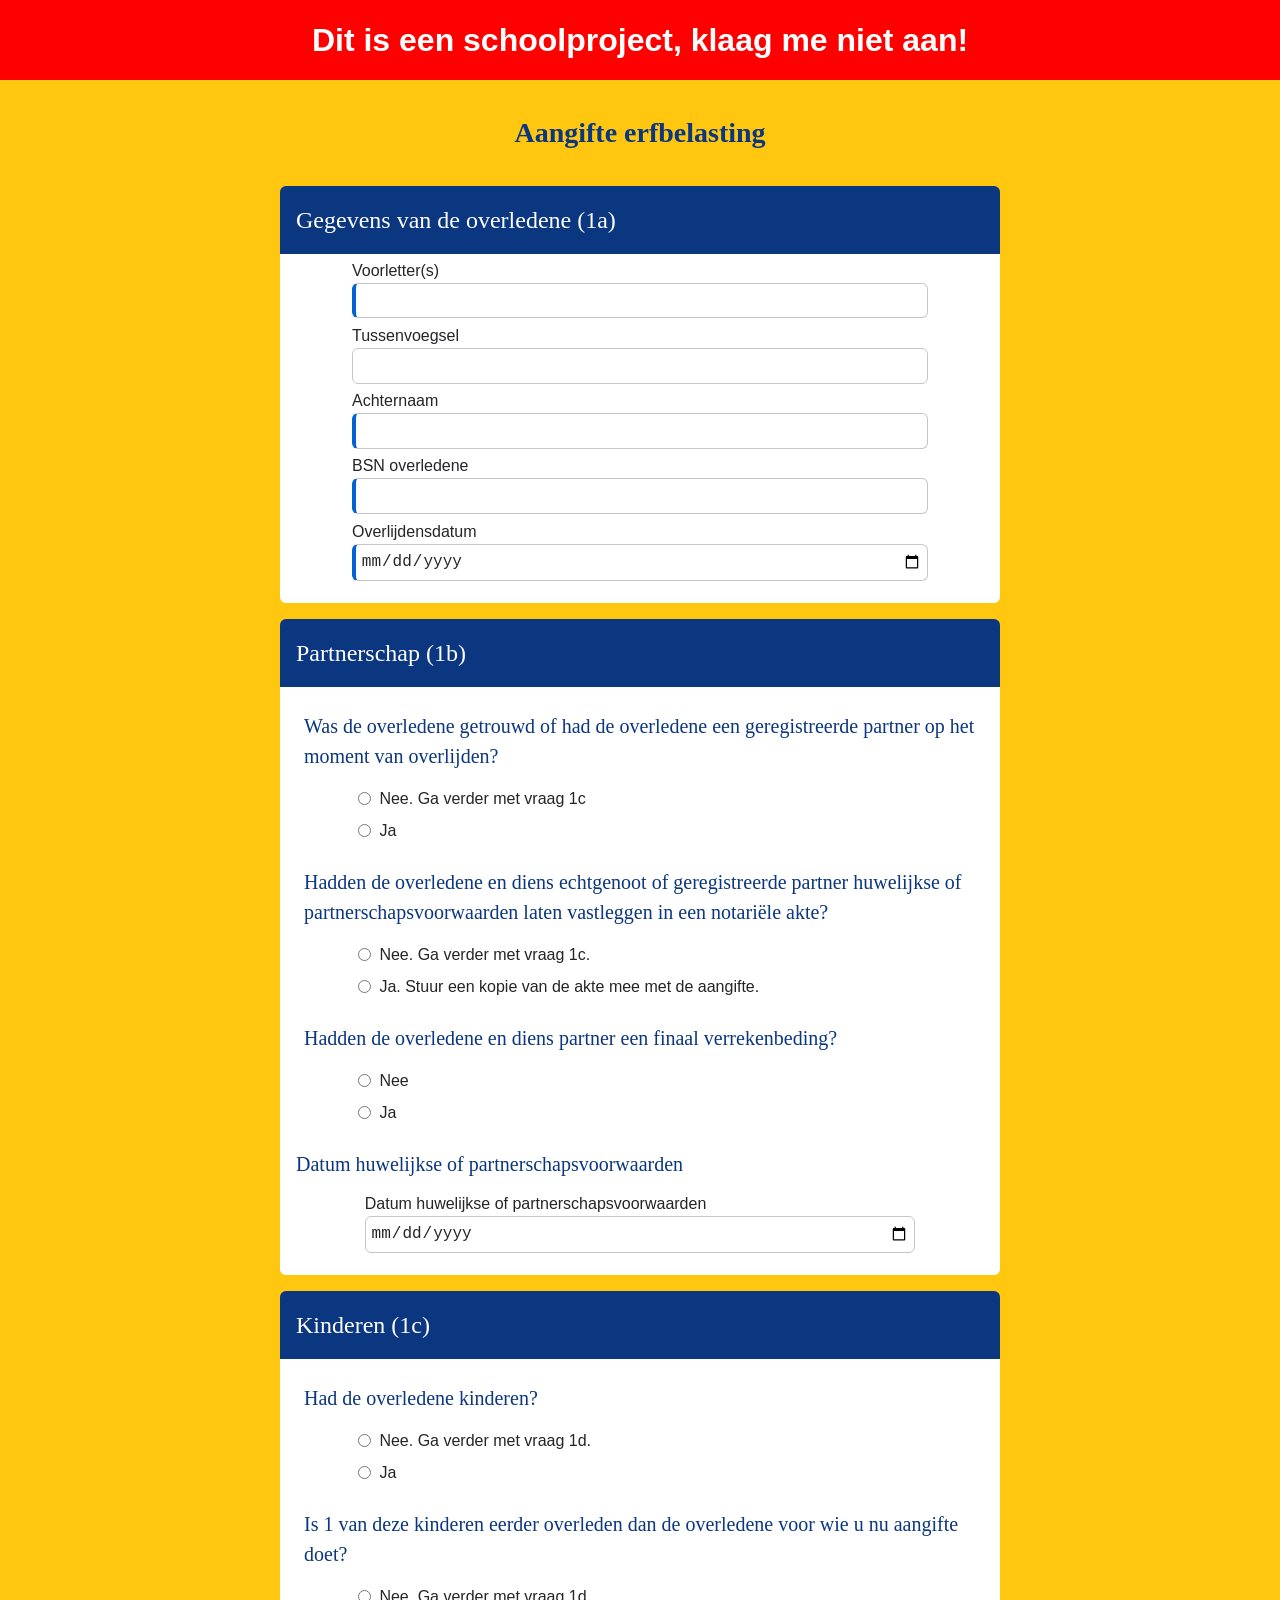
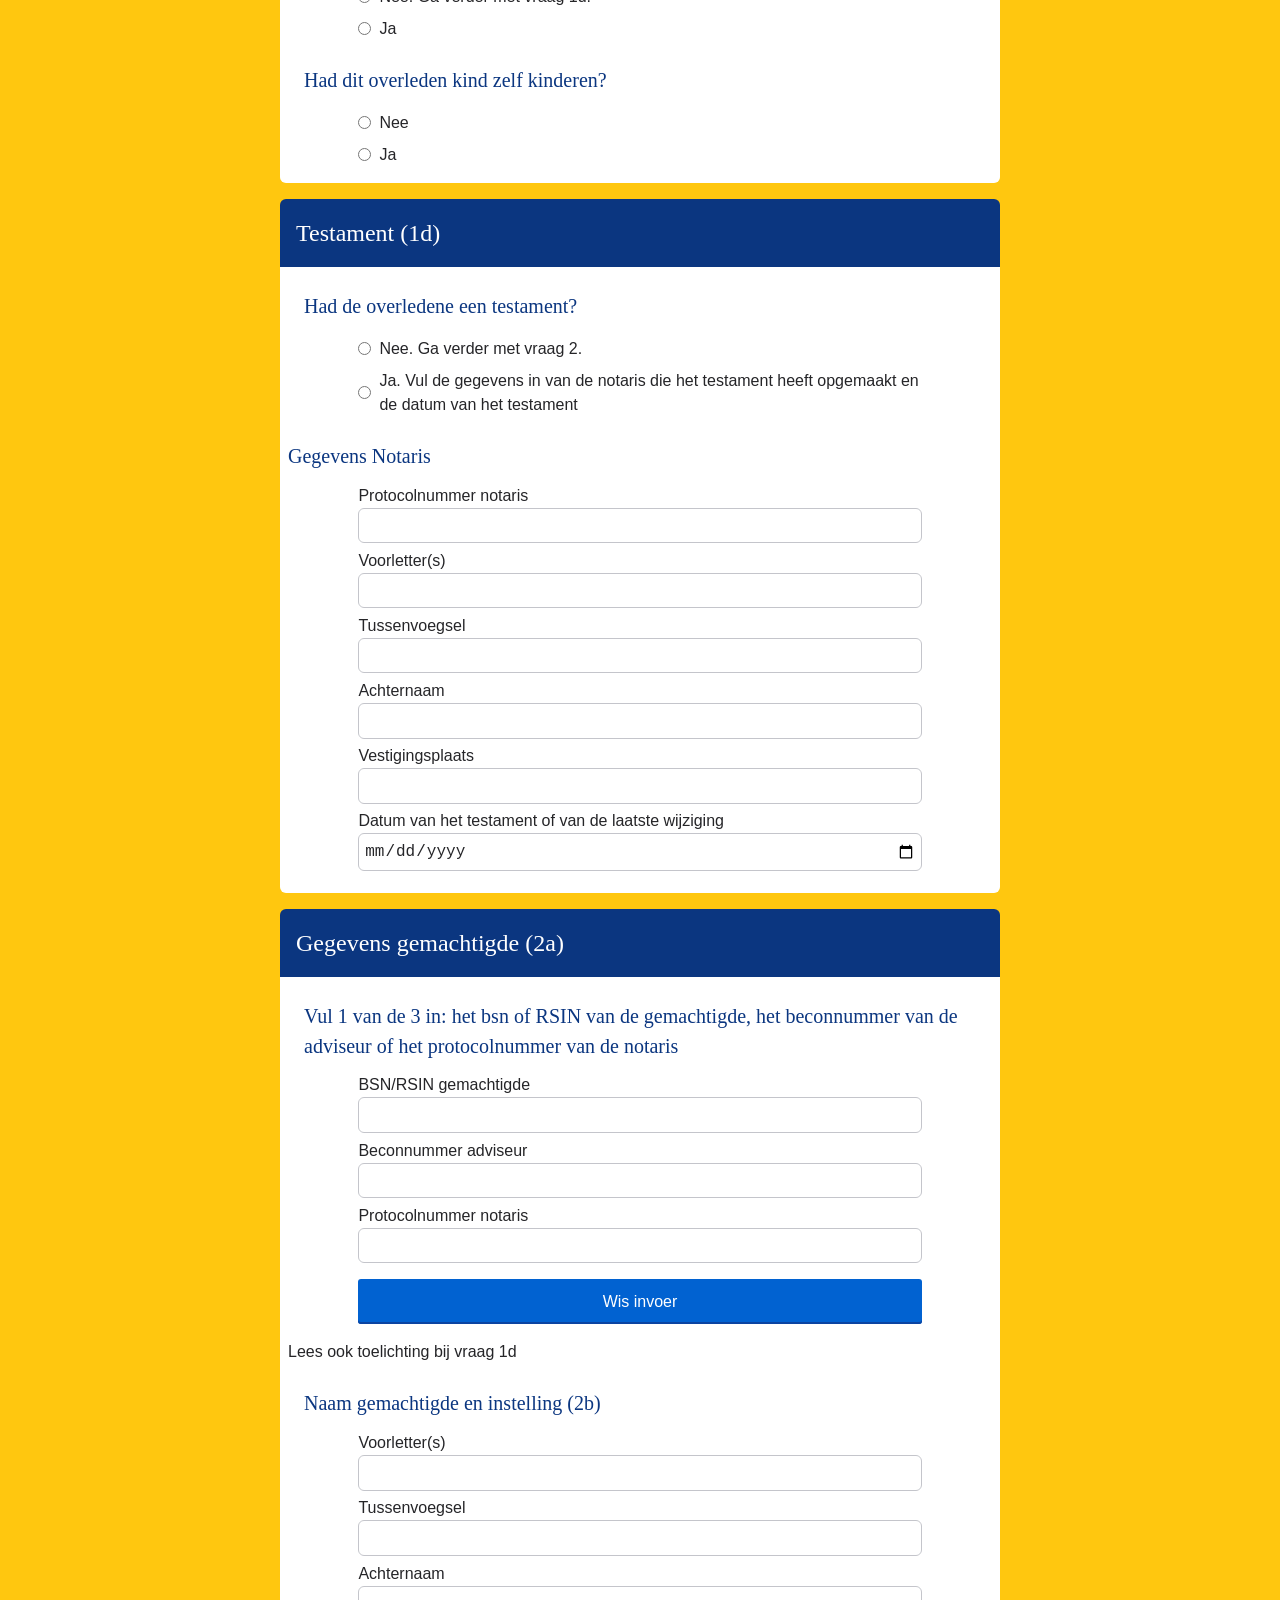
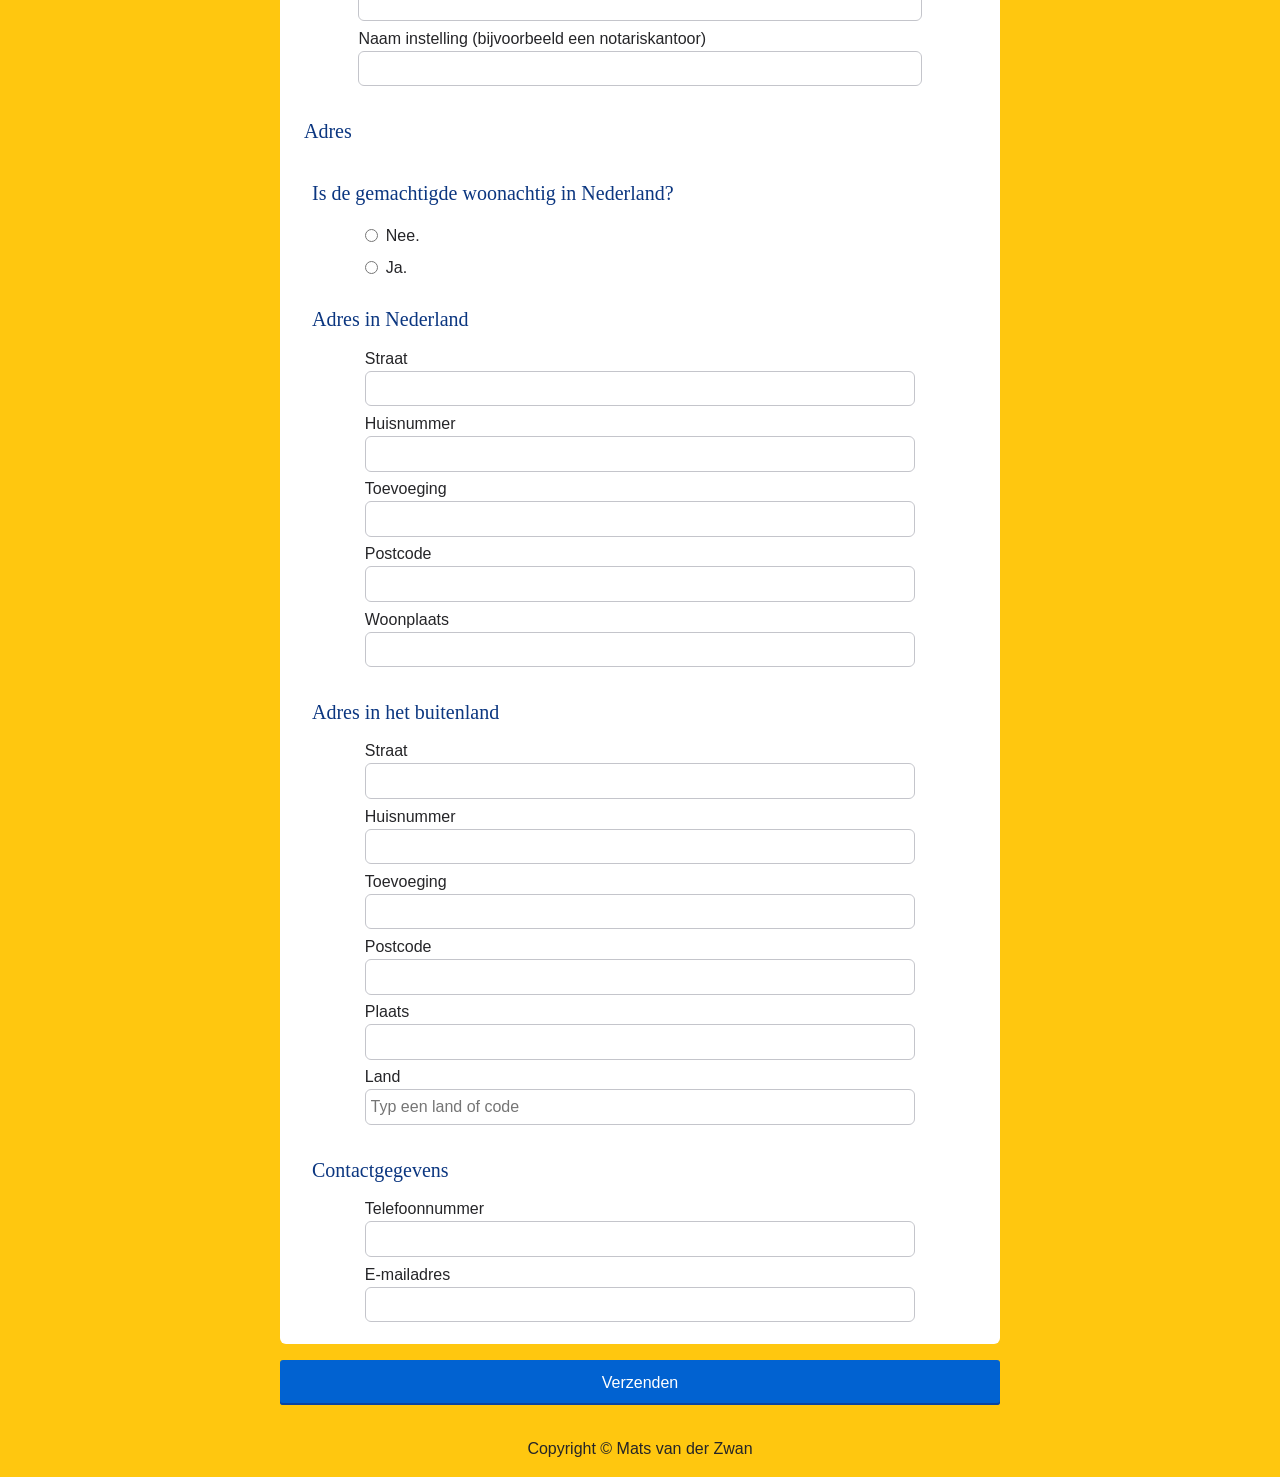
==== commit 24d8b91f: "regex fixes" ====
--- a/index.html
+++ b/index.html
@@ -29,7 +29,7 @@
             id="initials"
             name="initials"
             required
-            pattern="([A-Z]\.\s*){1,3}"
+            pattern="([A-Z]\.\s*){1,10}"
             aria-describedby="initials-error"
           />
           <p class="error" id="initials-error">
@@ -161,6 +161,7 @@
               class="conditional"
               data-show-when="settlement-clause:yes"
             >
+              <legend>Datum huwelijkse of partnerschapsvoorwaarden</legend>
               <label for="conditions-date">
                 Datum huwelijkse of partnerschapsvoorwaarden
               </label>
@@ -171,6 +172,7 @@
                 data-required-when-visible
                 aria-describedby="conditions-date-error"
               />
+
               <p class="error" id="conditions-date-error">
                 Vul een geldige datum in.
               </p>
@@ -282,6 +284,7 @@
           </fieldset>
 
           <fieldset class="conditional" data-show-when="testament:yes">
+            <legend>Gegevens Notaris</legend>
             <label for="protocol-number">Protocolnummer notaris</label>
             <input
               type="text"
@@ -293,37 +296,36 @@
               data-required-when-visible
               aria-describedby="protocol-number-error"
             />
+
             <p class="error" id="protocol-number-error">
               Vul een geldig protocolnummer in.
             </p>
 
-            <fieldset>
-              <label for="initial-2">Voorletter(s)</label>
-              <input
-                type="text"
-                id="initial-2"
-                name="initial-2"
-                pattern="([A-Z]\.\s*){1,3}"
-                data-required-when-visible
-                aria-describedby="initial-2-error"
-              />
-              <p class="error" id="initial-2-error">
-                Vul geldige voorletters in, bijvoorbeeld J. of J.P.
-              </p>
-
-              <label for="prefix-2">Tussenvoegsel</label>
-              <input type="text" id="prefix-2" name="prefix-2" />
-
-              <label for="last-name-2">Achternaam</label>
-              <input
-                type="text"
-                id="last-name-2"
-                name="last-name-2"
-                data-required-when-visible
-                aria-describedby="last-name-2-error"
-              />
-              <p class="error" id="last-name-2-error">Vul een achternaam in.</p>
-            </fieldset>
+            <label for="initial-2">Voorletter(s)</label>
+            <input
+              type="text"
+              id="initial-2"
+              name="initial-2"
+              pattern="([A-Z]\.\s*){1,3}"
+              data-required-when-visible
+              aria-describedby="initial-2-error"
+            />
+            <p class="error" id="initial-2-error">
+              Vul geldige voorletters in, bijvoorbeeld J. of J.P.
+            </p>
+
+            <label for="prefix-2">Tussenvoegsel</label>
+            <input type="text" id="prefix-2" name="prefix-2" />
+
+            <label for="last-name-2">Achternaam</label>
+            <input
+              type="text"
+              id="last-name-2"
+              name="last-name-2"
+              data-required-when-visible
+              aria-describedby="last-name-2-error"
+            />
+            <p class="error" id="last-name-2-error">Vul een achternaam in.</p>
 
             <label for="location">Vestigingsplaats</label>
             <input
@@ -347,6 +349,7 @@
               data-required-when-visible
               aria-describedby="date-testament-error"
             />
+
             <p class="error" id="date-testament-error">
               Vul een geldige datum in.
             </p>
@@ -432,7 +435,7 @@
               type="text"
               id="initials-3"
               name="initials-3"
-              pattern="([A-Z]\.\s*){1,3}"
+              pattern="([A-Z]\.\s*){1,10}"
               aria-describedby="initials-3-error"
             />
             <p class="error" id="initials-3-error">
@@ -575,7 +578,6 @@
                 type="text"
                 id="zip-code-2"
                 name="zip-code-2"
-                pattern="[1-9][0-9]{3}\s?[A-Za-z]{2}"
                 data-required-when-visible
                 aria-describedby="zip-code-2-error"
               />
--- a/styles/main.css
+++ b/styles/main.css
@@ -1,5 +1,5 @@
 /*************************/
-/* MARK: DEFAULT STYLING */
+/* MARK: FONTS & TOKENS  */
 /*************************/
 @font-face {
   font-family: nssans;
@@ -12,6 +12,7 @@
 }
 
 :root {
+  /* Typography */
   --heading-1: 28px;
   --heading-2: 24px;
   --heading-3: 20px;
@@ -27,6 +28,7 @@
   --font-weight: normal;
   --line-height: 1.5;
 
+  /* Colors */
   --color-content-default: #252528;
   --color-content-emphasis: #0b3680;
   --color-content-subtle: #73747a;
@@ -52,25 +54,33 @@
   --color-border-input-default: #c4c5cb;
   --color-border-input-hover: #0063d3;
 
+  /* Radius */
   --border-radius-sm: 3px;
   --border-radius-nm: 6px;
   --border-radius-l: 12px;
   --border-radius-f: 9999px;
 
+  /* Border widths */
   --border-width-thin: 1px;
   --border-width-medium: 2px;
   --border-width-thick: 4px;
 }
 
+/******************/
+/* MARK: RESET    */
+/******************/
 * {
   margin: 0;
   padding: 0;
+  box-sizing: border-box;
   font-size: var(--body-text-m);
   color: var(--color-content-default);
   line-height: var(--line-height);
-  box-sizing: border-box;
-}
-
+}
+
+/******************/
+/* MARK: PAGE     */
+/******************/
 body {
   background: var(--color-brand-primary);
   font-family:
@@ -88,54 +98,55 @@
 }
 
 /*********************************/
-/* MARK: SCHOOL PROJECT WARNING */
+/* MARK: SCHOOL PROJECT WARNING  */
 /*********************************/
-
 header {
+  padding: 1rem;
+  background: red;
+  color: white;
+  text-align: center;
   font-size: 2rem;
   font-weight: bold;
+}
+
+/***********************/
+/* MARK: TYPOGRAPHY    */
+/***********************/
+h1 {
+  display: block;
+  margin-top: 1rem;
   padding: 1rem;
-  color: white;
-  background: red;
-  text-align: center;
-}
-
-/************************/
-/* MARK: HEADER STYLING */
-/************************/
-
-h1 {
-  display: block;
-  padding: 1rem;
-  margin-top: 1rem;
   color: var(--color-content-emphasis);
+  font-family: nssans-bold;
   font-size: var(--heading-1);
   text-align: center;
+}
+
+legend {
+  padding-top: 0.5rem;
   font-family: nssans-bold;
+  font-size: var(--heading-3);
 }
 
 .header {
-  font-size: var(--heading-2);
+  display: block;
+  width: 100%;
+  padding: 1rem;
   border-top-left-radius: var(--border-radius-nm);
   border-top-right-radius: var(--border-radius-nm);
-  font-family: nssans-bold;
-  display: block;
-  width: 100%;
   background: var(--color-brand-secondary);
   color: white;
-  padding: 1rem;
+  font-family: nssans-bold;
+  font-size: var(--heading-2);
 }
 
 .question {
   margin-left: 1rem;
 }
 
-legend {
-  font-family: nssans-bold;
-  font-size: var(--heading-3);
-  padding-top: 0.5rem;
-}
-
+/***********************/
+/* MARK: FORM LAYOUT   */
+/***********************/
 form {
   padding: 1rem;
   padding-top: 0;
@@ -146,14 +157,14 @@
 }
 
 fieldset {
-  background: var(--color-background-default);
+  width: 100%;
+  max-width: 720px;
   margin: auto;
   margin-top: 1rem;
   border: 0;
-  width: 100%;
-  max-width: 720px;
   border-radius: var(--border-radius-nm);
   overflow: hidden;
+  background: var(--color-background-default);
 }
 
 fieldset fieldset {
@@ -161,9 +172,9 @@
 }
 
 fieldset fieldset > legend {
+  margin: 0 0 0.5rem 0;
   background: none;
   color: var(--color-content-emphasis);
-  margin: 0 0 0.5rem 0;
 }
 
 label {
@@ -181,29 +192,28 @@
   margin-top: 0.5rem;
 }
 
-/*******************************/
-/* MARK: SHOW / HIDE QUESTIONS */
-/*******************************/
-
+/********************************/
+/* MARK: CONDITIONAL QUESTIONS  */
+/********************************/
 .js .conditional {
   display: none;
 }
 
 .js .conditional.is-visible {
   display: block;
-}
-
-/***********************/
-/* MARK: INPUT STYLING */
-/***********************/
-
+  animation: slideDown 0.5s ease;
+}
+
+/***********************/
+/* MARK: FORM INPUTS   */
+/***********************/
 input {
   display: block;
   width: 80%;
   margin: 0 auto 0.35rem;
   padding: 0.3rem;
+  border: var(--border-width-thin) solid var(--color-border-input-default);
   border-radius: var(--border-radius-nm);
-  border: var(--border-width-thin) solid var(--color-border-input-default);
   background: white;
 }
 
@@ -218,6 +228,13 @@
 
 input:required {
   border-left: 4px solid var(--color-content-info);
+}
+
+input:disabled {
+  background: #f7f7f8;
+  color: var(--color-content-subtle);
+  border-color: var(--color-border-default);
+  cursor: not-allowed;
 }
 
 input[type="radio"] {
@@ -228,19 +245,24 @@
   outline-offset: 2px;
 }
 
-/****************************************/
-/* MARK: VALIDATION - CSS FALLBACK + JS */
-/****************************************/
+/************************/
+/* MARK: VALIDATION     */
+/************************/
+
+/* Fallback zonder JS */
 input:user-valid {
-  border-bottom: 2px solid var(--color-content-success);
+  border: 2px solid var(--color-content-success);
 }
 
 input:user-invalid {
-  border-bottom: 2px solid var(--color-content-error);
-}
-
-/* JS kan [hidden] zetten, zonder JS werkt de fallback hieronder */
-
+  border: 2px solid var(--color-content-error);
+}
+
+input:not([type="radio"]):user-invalid + .error {
+  display: block;
+}
+
+/* Error teksten */
 .error {
   display: none;
   width: 80%;
@@ -249,14 +271,8 @@
   font-size: var(--body-text-s);
 }
 
-/* groepsfouten iets meer ruimte */
 .group-error {
   margin-top: 0.2rem;
-}
-
-/* CSS fallback zonder JS: toon foutmelding na user interaction */
-input:not([type="radio"]):user-invalid + .error {
-  display: block;
 }
 
 /* JS gestuurde errors */
@@ -268,41 +284,36 @@
   display: block;
 }
 
-/* Visuele foutstatus via JS */
+/* JS gestuurde valid states */
 input[aria-invalid="true"]:not([type="radio"]) {
   border-color: var(--color-content-error);
 }
 
-/* Visuele successtatus alleen voor gewone velden */
 input[aria-invalid="false"]:not([type="radio"]):user-valid {
   border-color: var(--color-content-success);
 }
 
-/************************/
-/* MARK: BUTTON STYLING */
-/************************/
-
+/***********************/
+/* MARK: BUTTONS       */
+/***********************/
 button {
   display: block;
   width: 80%;
   margin: 1rem auto;
-
-  background-color: var(--color-content-interactive);
+  padding: 0.625rem 1.125rem;
   border: none;
   border-radius: var(--border-radius-sm);
+  background-color: var(--color-content-interactive);
   box-shadow: inset 0 -0.125rem 0 var(--color-content-interactive-hover);
   color: white;
   font-size: var(--body-text-m);
   font-weight: 400;
   line-height: 1.5625;
-  padding: 0.625rem 1.125rem;
-  position: relative;
   text-align: center;
   text-decoration: none;
-  transition: box-shadow 0.15s ease-in-out;
-  vertical-align: top;
   white-space: nowrap;
   cursor: pointer;
+  transition: box-shadow 0.15s ease-in-out;
 }
 
 button:hover {
@@ -320,3 +331,26 @@
   max-width: 720px;
   margin: 1rem auto;
 }
+
+/***********************/
+/* MARK: FOOTER        */
+/***********************/
+footer {
+  margin-bottom: 1rem;
+  text-align: center;
+}
+
+/***********************/
+/* MARK: ANIMATIONS    */
+/***********************/
+@keyframes slideDown {
+  from {
+    opacity: 0;
+    transform: translateY(-6px);
+  }
+
+  to {
+    opacity: 1;
+    transform: translateY(0);
+  }
+}
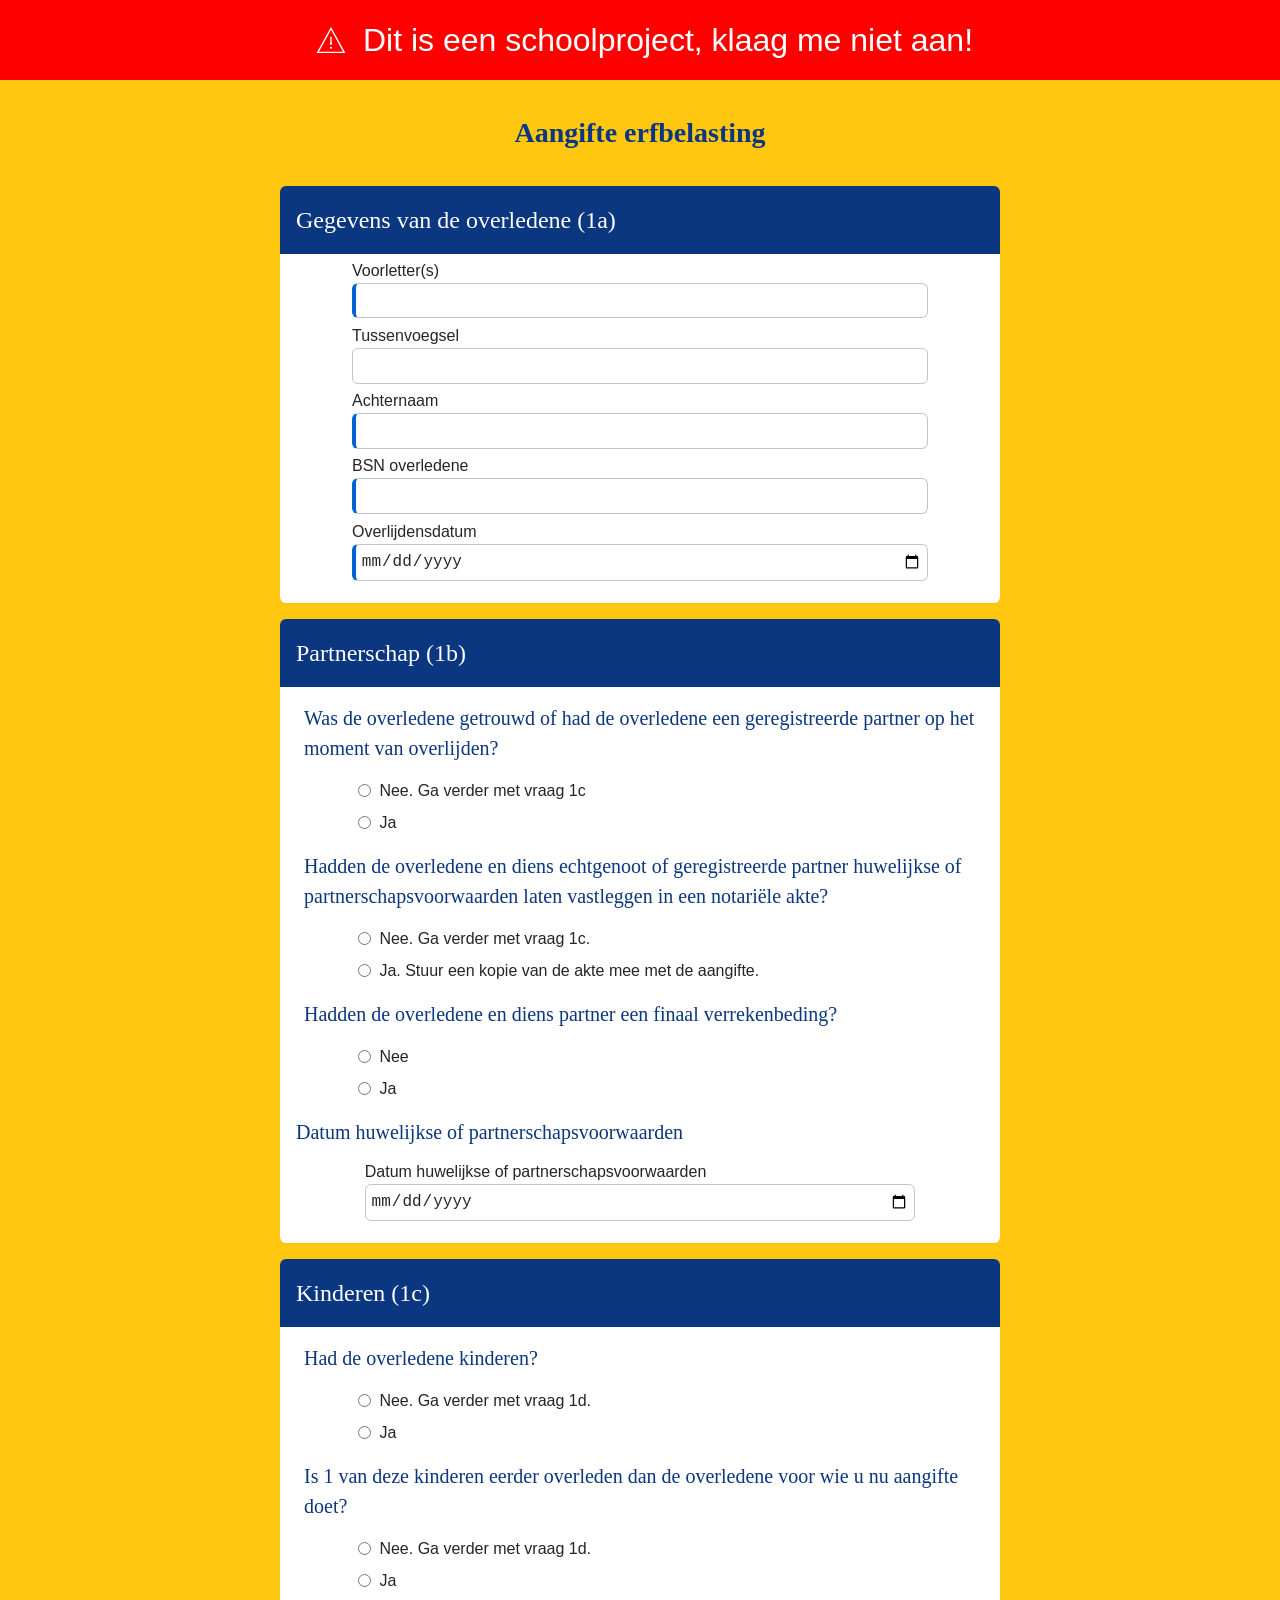
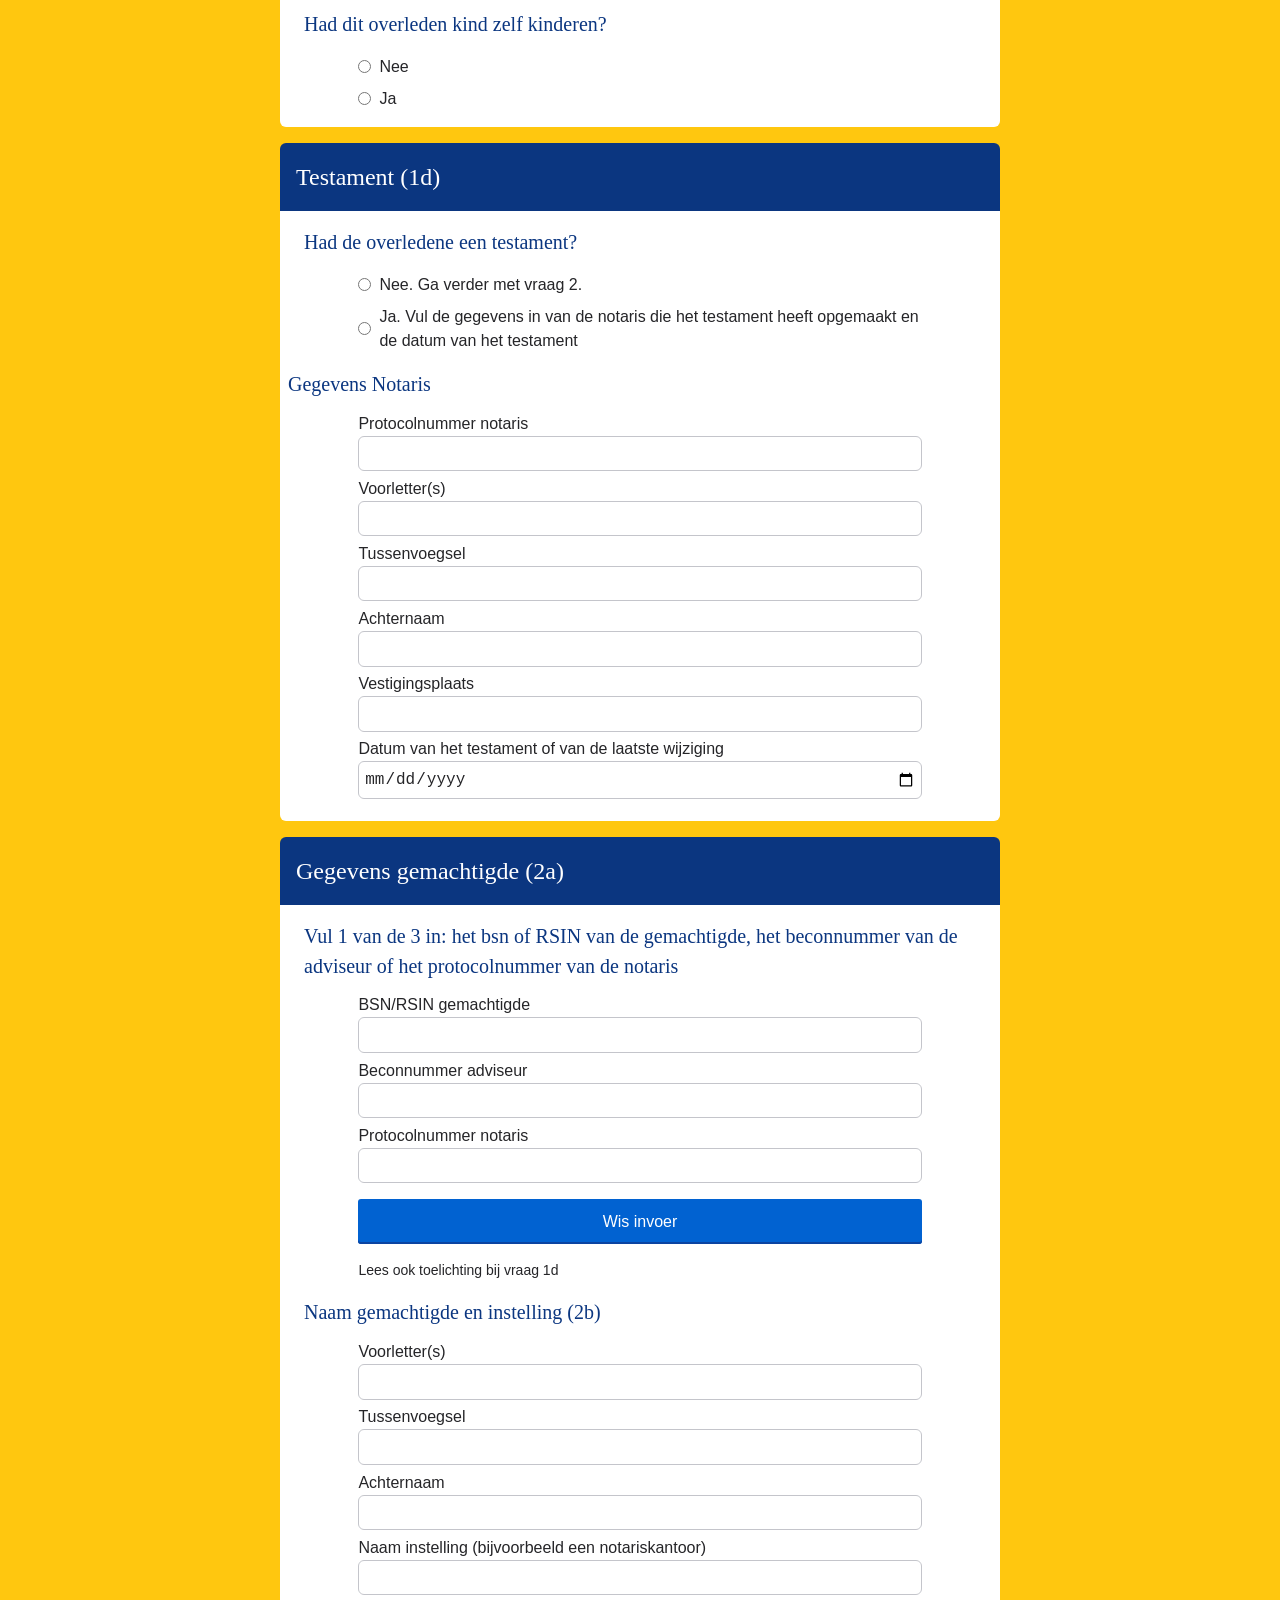
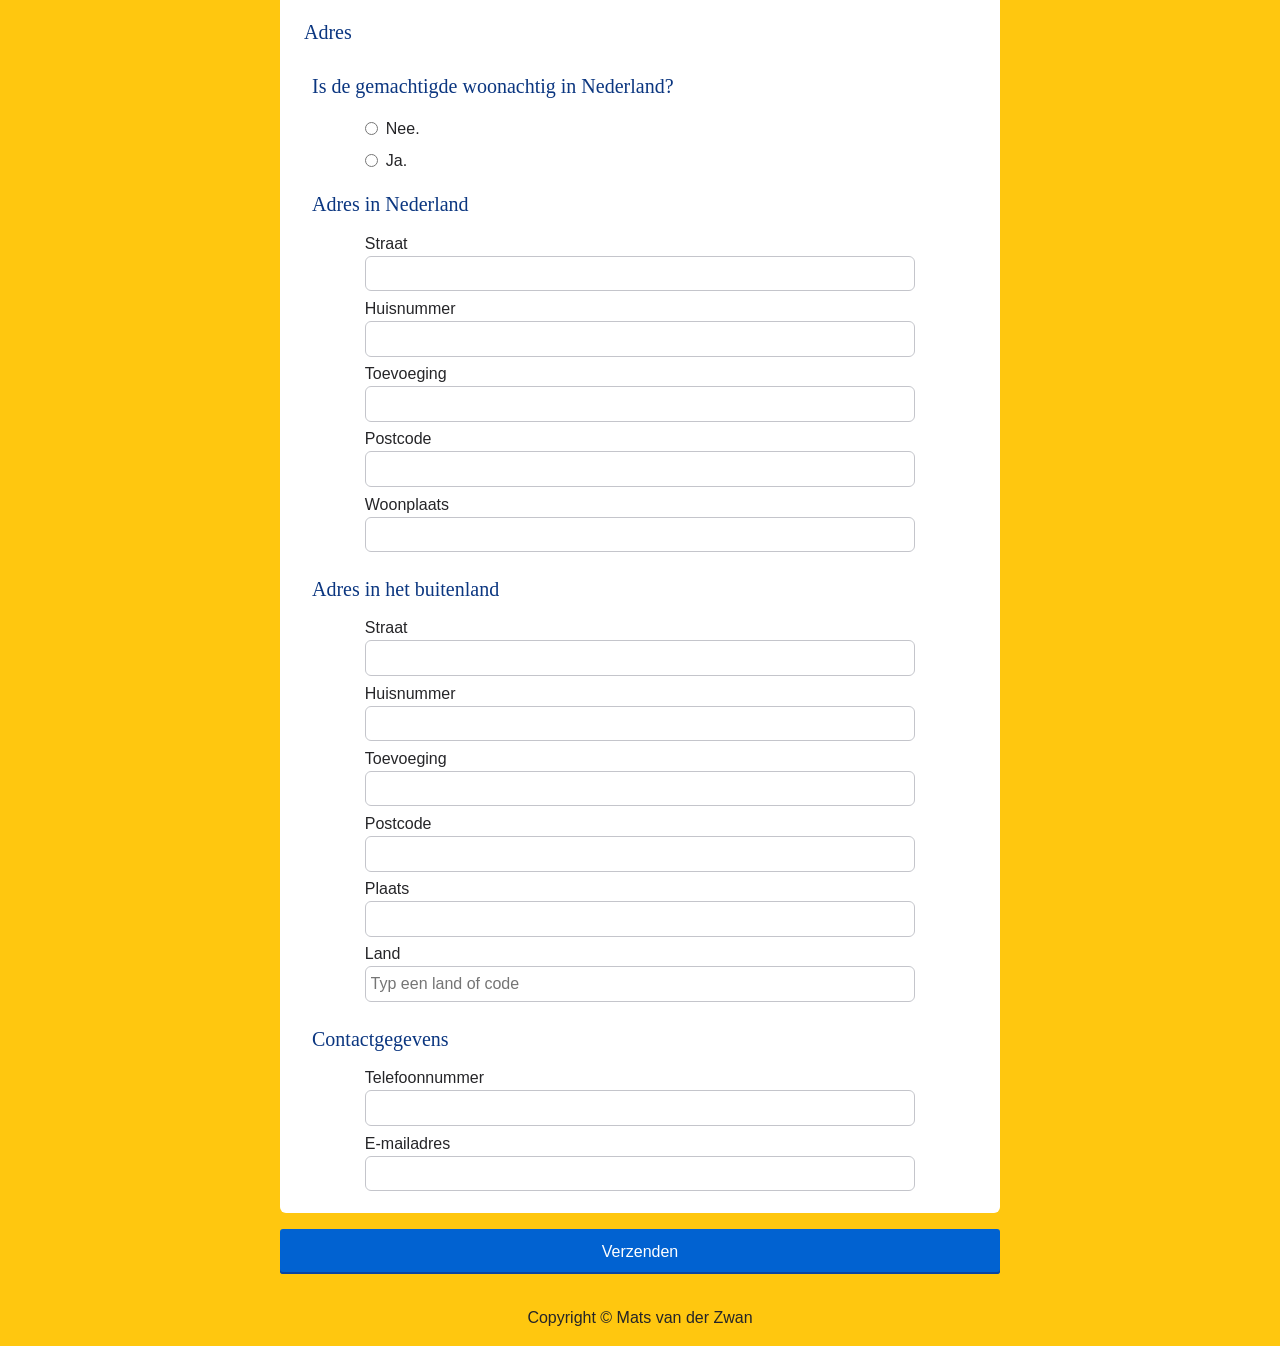
==== commit 61a07ed2: "verstuurd pagina" ====
--- a/index.html
+++ b/index.html
@@ -7,7 +7,28 @@
     <title>Browser Technologies</title>
   </head>
   <body>
-    <header>Dit is een schoolproject, klaag me niet aan!</header>
+    <header>
+      <!-- BRON: https://www.ns.nl/ -->
+      <div class="warning-icon" aria-hidden="true">
+        <svg
+          version="1.1"
+          xmlns="http://www.w3.org/2000/svg"
+          viewBox="0 0 35 35"
+          width="35"
+          height="35"
+        >
+          <path
+            d="M17.5,10.1L26.3,26H8.7L17.5,10.1 M17.5,8L7,27h21L17.5,8L17.5,8z"
+          />
+          <path
+            d="M17.5,21L17.5,21c-0.3,0-0.5-0.2-0.5-0.5v-5c0-0.3,0.2-0.5,0.5-0.5l0,0c0.3,0,0.5,0.2,0.5,0.5v5C18,20.8,17.8,21,17.5,21z"
+          />
+          <rect x="17" y="19" width="1" height="2" />
+          <circle cx="17.5" cy="23.2" r="0.8" />
+        </svg>
+      </div>
+      <p>Dit is een schoolproject, klaag me niet aan!</p>
+    </header>
 
     <main>
       <h1>Aangifte erfbelasting</h1>
@@ -19,7 +40,7 @@
       https://developer.mozilla.org/en-US/docs/Web/HTML/Reference/Elements/label
       https://developer.mozilla.org/en-US/docs/Web/HTML/Reference/Elements/legend
       -->
-      <form>
+      <form action="verstuurd.html">
         <fieldset>
           <legend class="header">Gegevens van de overledene (1a)</legend>
 
@@ -422,7 +443,7 @@
             </p>
 
             <button type="button" id="reset-fields">Wis invoer</button>
-            <p>Lees ook toelichting bij vraag 1d</p>
+            <p class="note">Lees ook toelichting bij vraag 1d</p>
           </fieldset>
 
           <fieldset>
@@ -651,11 +672,3 @@
     <script src="script.js"></script>
   </body>
 </html>
-
-<!-- Bronnen: 
-      https://developer.mozilla.org/en-US/docs/Web/HTML/Reference/Elements/form#attributes 
-      https://developer.mozilla.org/en-US/docs/Web/HTML/Reference/Elements/input 
-      https://developer.mozilla.org/en-US/docs/Web/HTML/Reference/Elements/fieldset
-      https://developer.mozilla.org/en-US/docs/Web/HTML/Reference/Elements/label
-      https://developer.mozilla.org/en-US/docs/Web/HTML/Reference/Elements/legend
-      -->
--- a/styles/main.css
+++ b/styles/main.css
@@ -66,9 +66,9 @@
   --border-width-thick: 4px;
 }
 
-/******************/
-/* MARK: RESET    */
-/******************/
+/***************/
+/* MARK: RESET */
+/***************/
 * {
   margin: 0;
   padding: 0;
@@ -78,13 +78,15 @@
   line-height: var(--line-height);
 }
 
-/******************/
-/* MARK: PAGE     */
-/******************/
+/**************/
+/* MARK: PAGE */
+/**************/
 body {
   background: var(--color-brand-primary);
   font-family:
     nssans,
+    Arial,
+    Helvetica,
     sans-serif,
     -apple-system,
     BlinkMacSystemFont,
@@ -97,21 +99,38 @@
     "Helvetica Neue";
 }
 
-/*********************************/
-/* MARK: SCHOOL PROJECT WARNING  */
-/*********************************/
+/********************************/
+/* MARK: SCHOOL PROJECT WARNING */
+/********************************/
+
 header {
+  display: flex;
+  align-items: center;
+  justify-content: center;
+  gap: 0.5rem;
+
   padding: 1rem;
   background: red;
+}
+
+header p {
   color: white;
-  text-align: center;
   font-size: 2rem;
-  font-weight: bold;
-}
-
-/***********************/
-/* MARK: TYPOGRAPHY    */
-/***********************/
+}
+
+.warning-icon svg {
+  display: block;
+  width: 3rem;
+  height: 3rem;
+}
+
+.warning-icon svg * {
+  fill: white;
+}
+
+/********************/
+/* MARK: TYPOGRAPHY */
+/********************/
 h1 {
   display: block;
   margin-top: 1rem;
@@ -123,7 +142,6 @@
 }
 
 legend {
-  padding-top: 0.5rem;
   font-family: nssans-bold;
   font-size: var(--heading-3);
 }
@@ -144,9 +162,9 @@
   margin-left: 1rem;
 }
 
-/***********************/
-/* MARK: FORM LAYOUT   */
-/***********************/
+/*********************/
+/* MARK: FORM LAYOUT */
+/*********************/
 form {
   padding: 1rem;
   padding-top: 0;
@@ -192,9 +210,9 @@
   margin-top: 0.5rem;
 }
 
-/********************************/
-/* MARK: CONDITIONAL QUESTIONS  */
-/********************************/
+/*******************************/
+/* MARK: CONDITIONAL QUESTIONS */
+/*******************************/
 .js .conditional {
   display: none;
 }
@@ -204,9 +222,9 @@
   animation: slideDown 0.5s ease;
 }
 
-/***********************/
-/* MARK: FORM INPUTS   */
-/***********************/
+/*********************/
+/* MARK: FORM INPUTS */
+/*********************/
 input {
   display: block;
   width: 80%;
@@ -245,9 +263,9 @@
   outline-offset: 2px;
 }
 
-/************************/
-/* MARK: VALIDATION     */
-/************************/
+/********************/
+/* MARK: VALIDATION */
+/********************/
 
 /* Fallback zonder JS */
 input:user-valid {
@@ -293,9 +311,9 @@
   border-color: var(--color-content-success);
 }
 
-/***********************/
-/* MARK: BUTTONS       */
-/***********************/
+/*****************/
+/* MARK: BUTTONS */
+/*****************/
 button {
   display: block;
   width: 80%;
@@ -313,7 +331,10 @@
   text-decoration: none;
   white-space: nowrap;
   cursor: pointer;
-  transition: box-shadow 0.15s ease-in-out;
+  transition:
+    box-shadow 0.15s ease-in-out,
+    background-color 0.15s ease-in-out,
+    transform 0.1s ease;
 }
 
 button:hover {
@@ -332,17 +353,17 @@
   margin: 1rem auto;
 }
 
-/***********************/
-/* MARK: FOOTER        */
-/***********************/
+/****************/
+/* MARK: FOOTER */
+/****************/
 footer {
   margin-bottom: 1rem;
   text-align: center;
 }
 
-/***********************/
-/* MARK: ANIMATIONS    */
-/***********************/
+/********************/
+/* MARK: ANIMATIONS */
+/********************/
 @keyframes slideDown {
   from {
     opacity: 0;
@@ -354,3 +375,10 @@
     transform: translateY(0);
   }
 }
+
+.note {
+  display: block;
+  font-size: 14px;
+  margin: 0 auto;
+  width: 80%;
+}
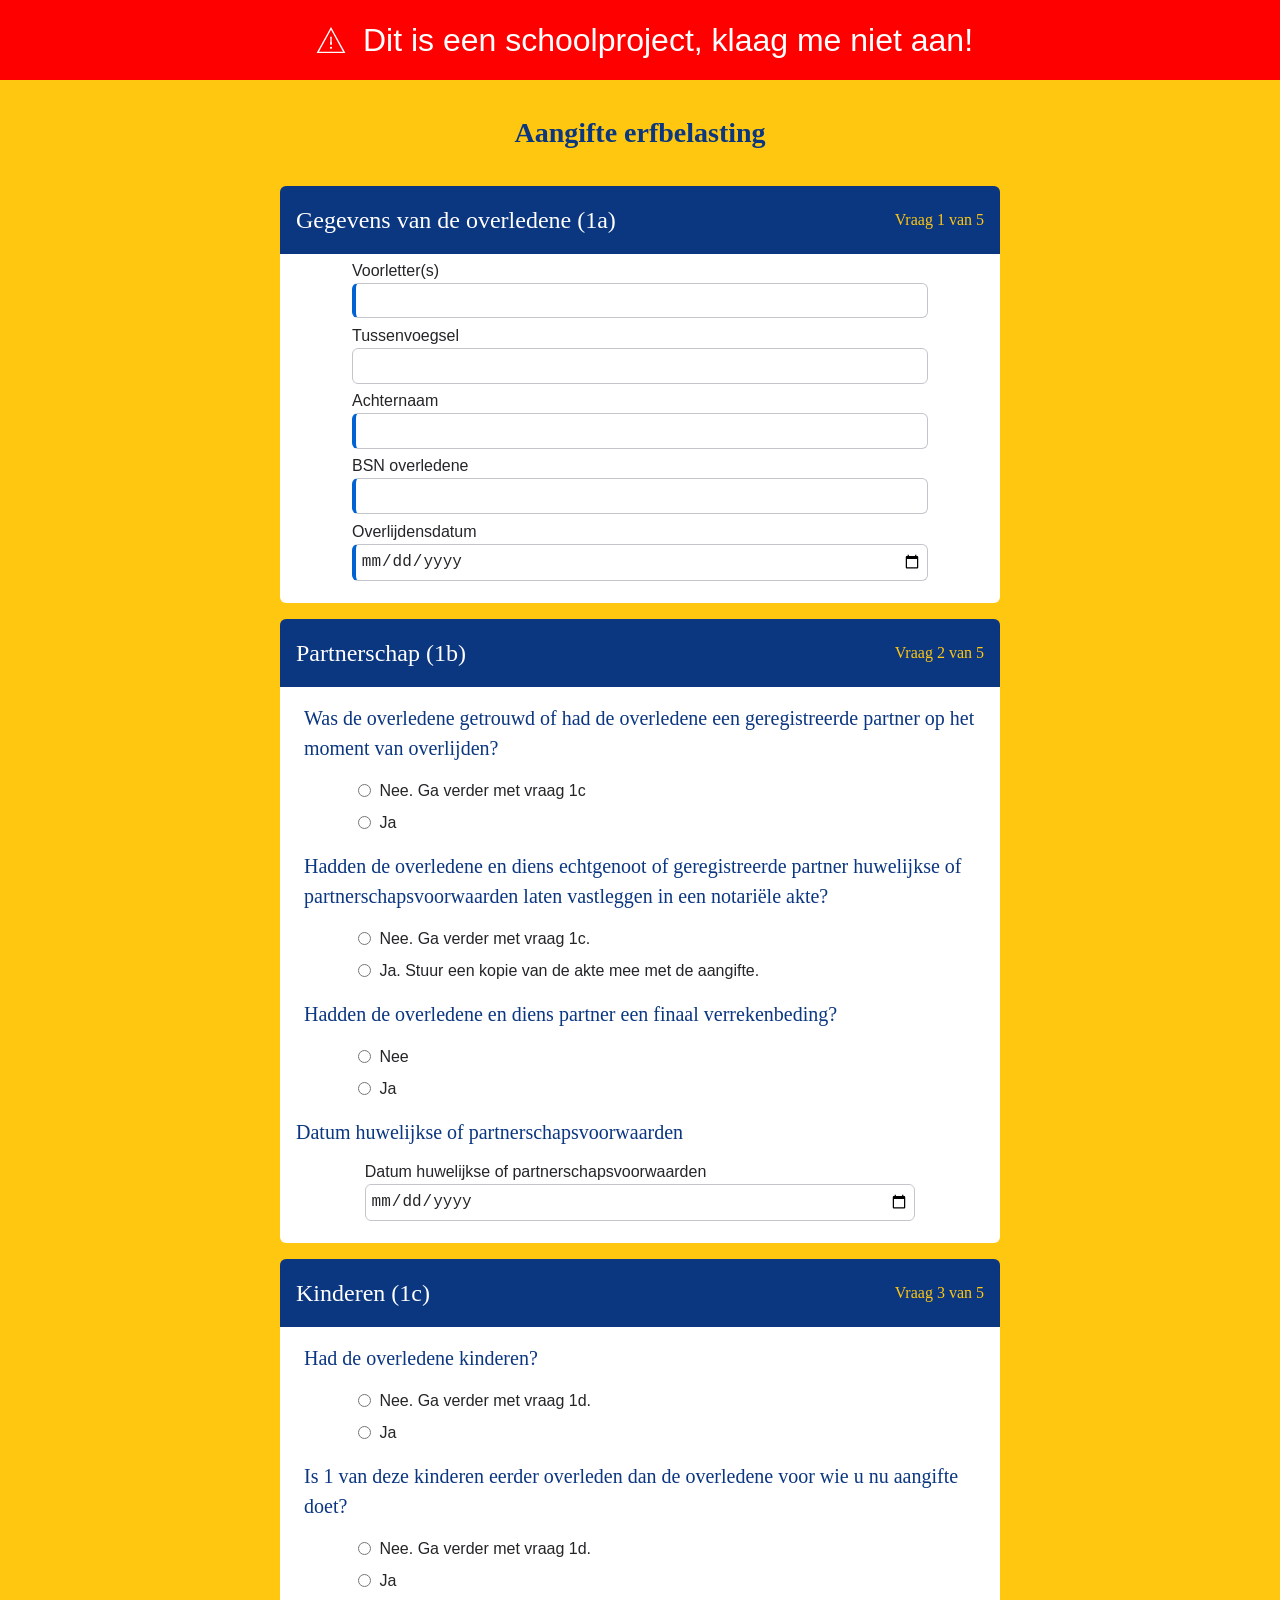
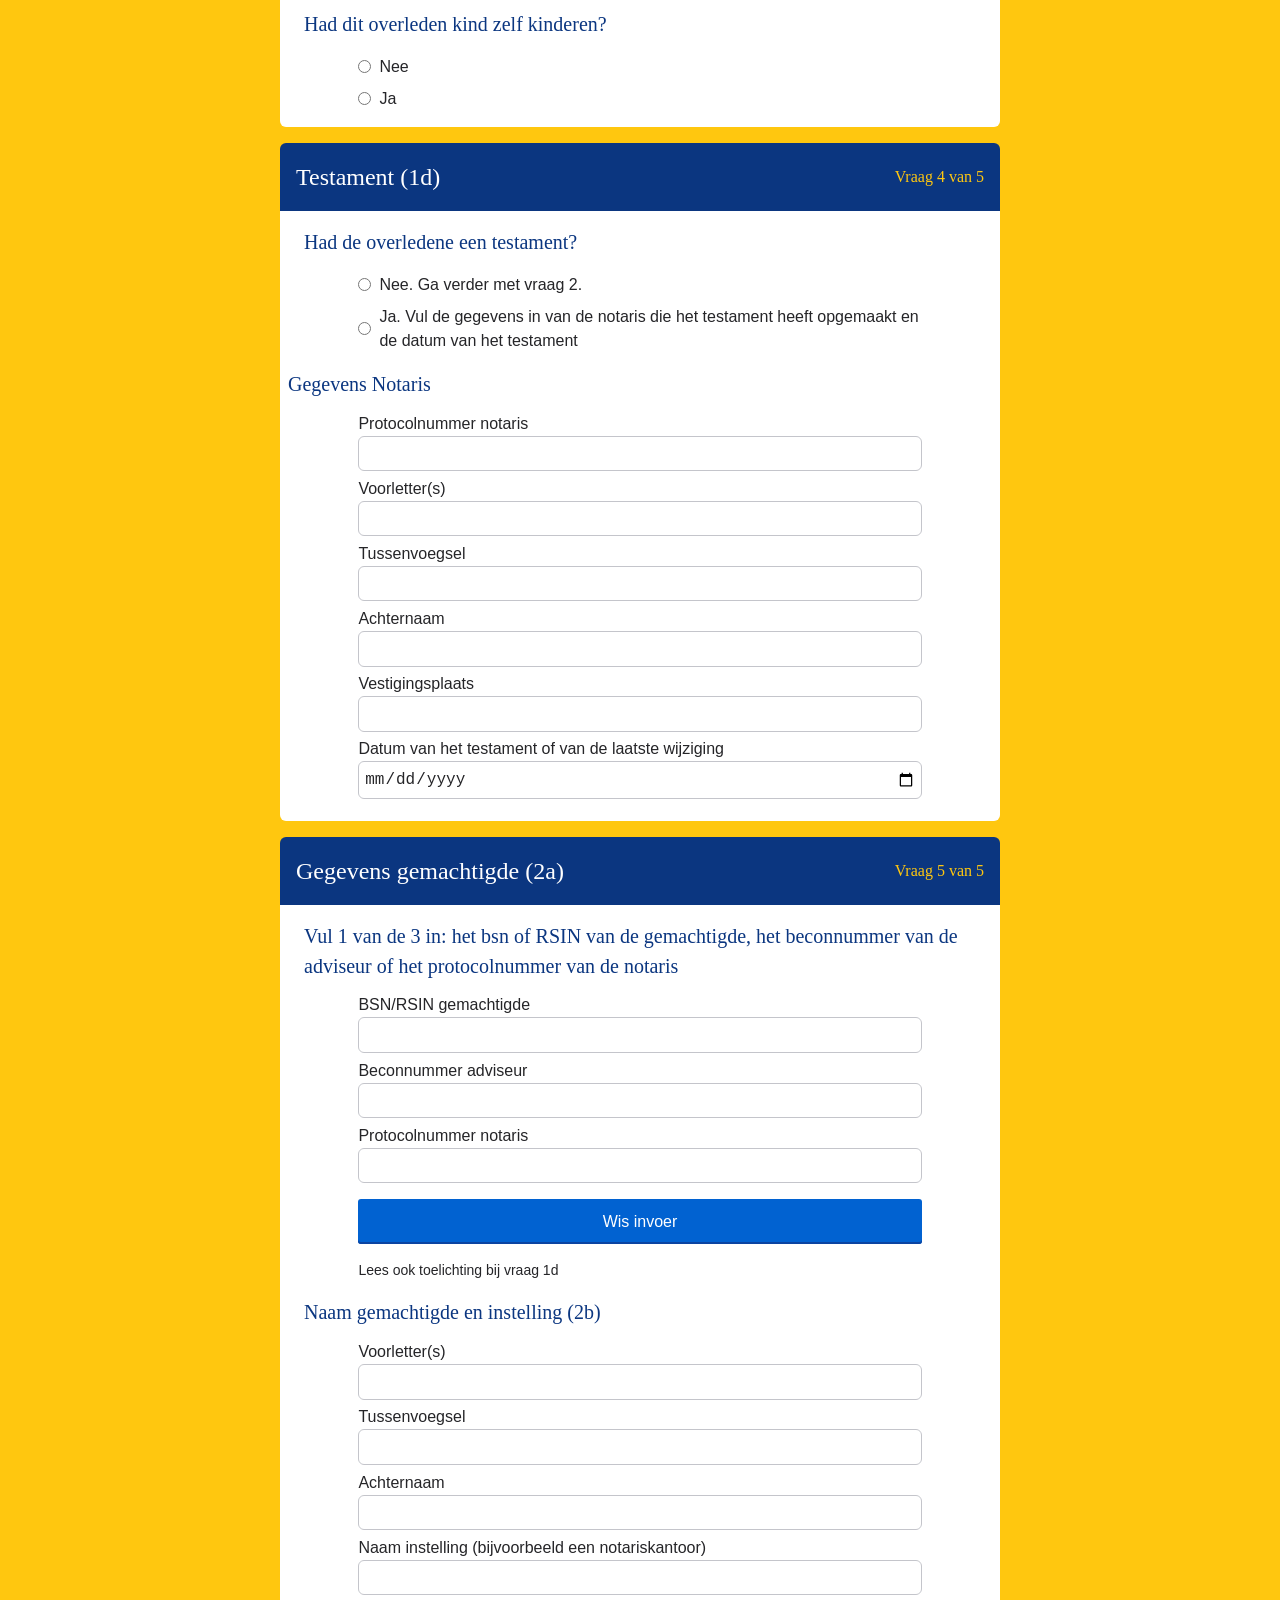
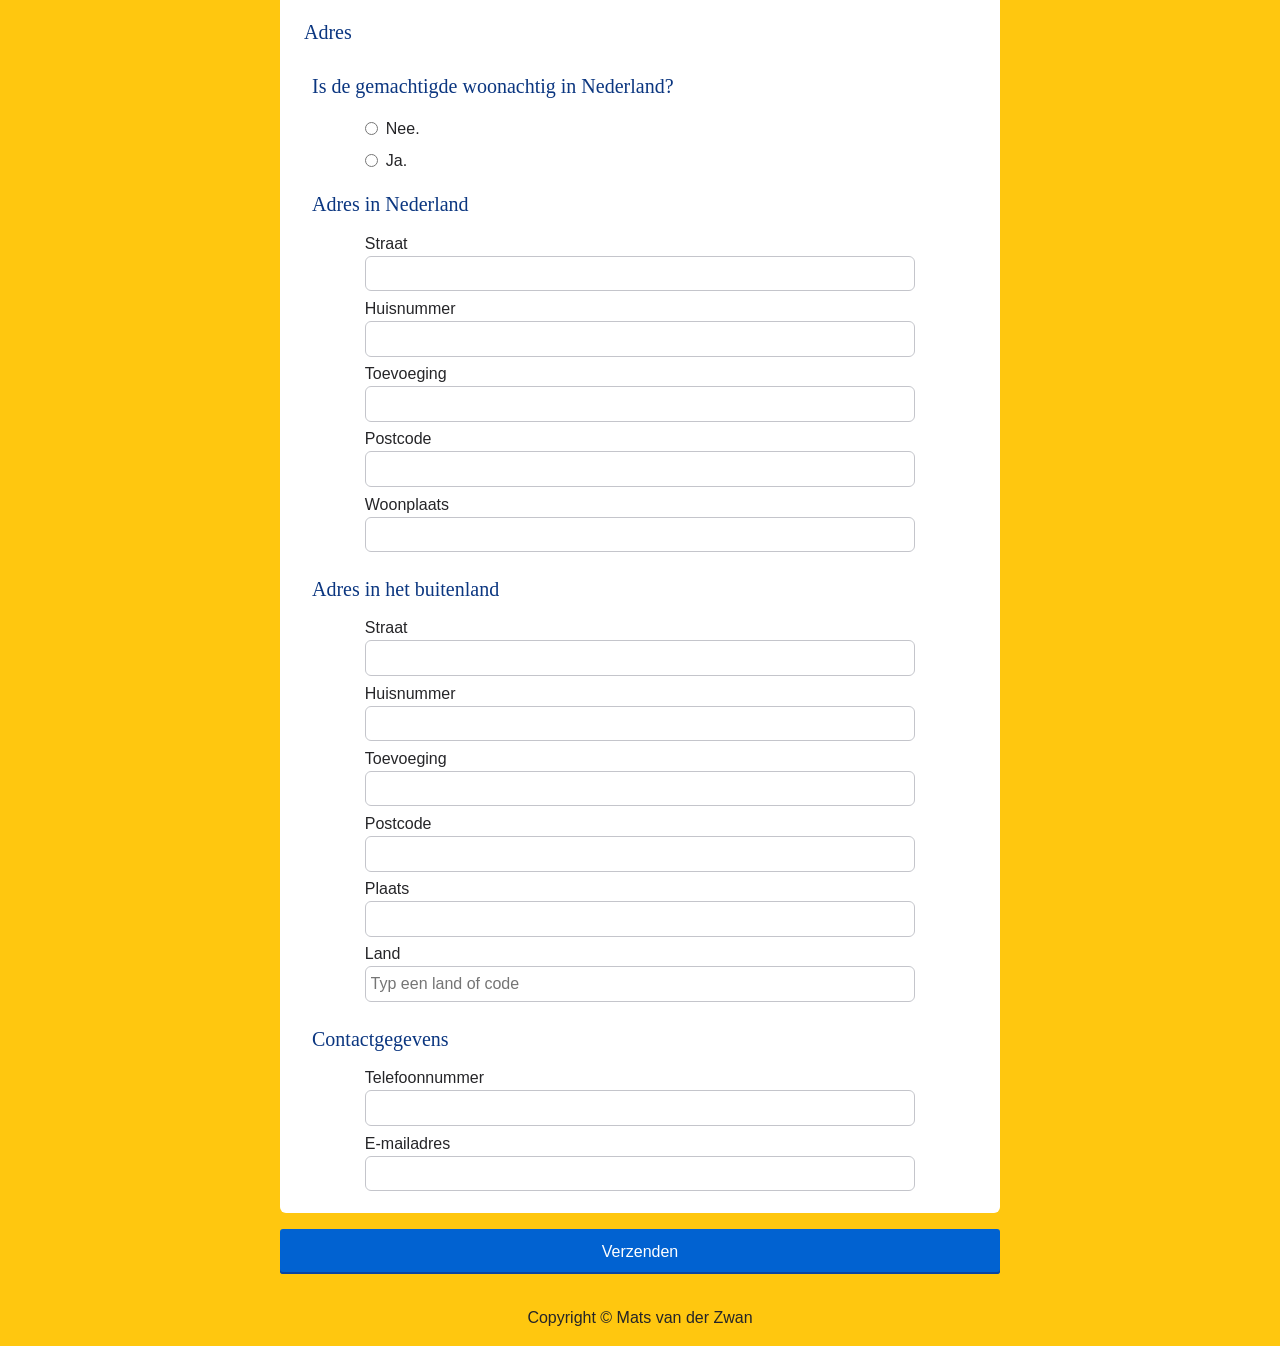
==== commit 28d12f6b: "vraag 1 van 5 toegevoegd" ====
--- a/index.html
+++ b/index.html
@@ -42,7 +42,7 @@
       -->
       <form action="verstuurd.html">
         <fieldset>
-          <legend class="header">Gegevens van de overledene (1a)</legend>
+          <legend class="header">Gegevens van de overledene (1a) <span>Vraag 1 van 5</span></legend>
 
           <label for="initials">Voorletter(s)</label>
           <input
@@ -98,7 +98,7 @@
         </fieldset>
 
         <fieldset>
-          <legend class="header">Partnerschap (1b)</legend>
+          <legend class="header">Partnerschap (1b) <span>Vraag 2 van 5</span></legend>
 
           <fieldset aria-describedby="married-error">
             <legend class="question">
@@ -202,7 +202,7 @@
         </fieldset>
 
         <fieldset>
-          <legend class="header">Kinderen (1c)</legend>
+          <legend class="header">Kinderen (1c) <span>Vraag 3 van 5</span></legend>
 
           <fieldset aria-describedby="deceased-child-error">
             <legend class="question">Had de overledene kinderen?</legend>
@@ -283,7 +283,7 @@
         </fieldset>
 
         <fieldset>
-          <legend class="header">Testament (1d)</legend>
+          <legend class="header">Testament (1d) <span>Vraag 4 van 5</span></legend>
 
           <fieldset aria-describedby="testament-error">
             <legend class="question">Had de overledene een testament?</legend>
@@ -378,7 +378,7 @@
         </fieldset>
 
         <fieldset>
-          <legend class="header">Gegevens gemachtigde (2a)</legend>
+          <legend class="header">Gegevens gemachtigde (2a) <span>Vraag 5 van 5</span></legend>
 
           <fieldset
             id="authorized-person-group"
--- a/styles/main.css
+++ b/styles/main.css
@@ -147,7 +147,9 @@
 }
 
 .header {
-  display: block;
+  display: flex;
+  justify-content: space-between;
+  align-items: center;
   width: 100%;
   padding: 1rem;
   border-top-left-radius: var(--border-radius-nm);
@@ -160,6 +162,10 @@
 
 .question {
   margin-left: 1rem;
+}
+
+span {
+  color: var(--color-brand-primary);
 }
 
 /*********************/
